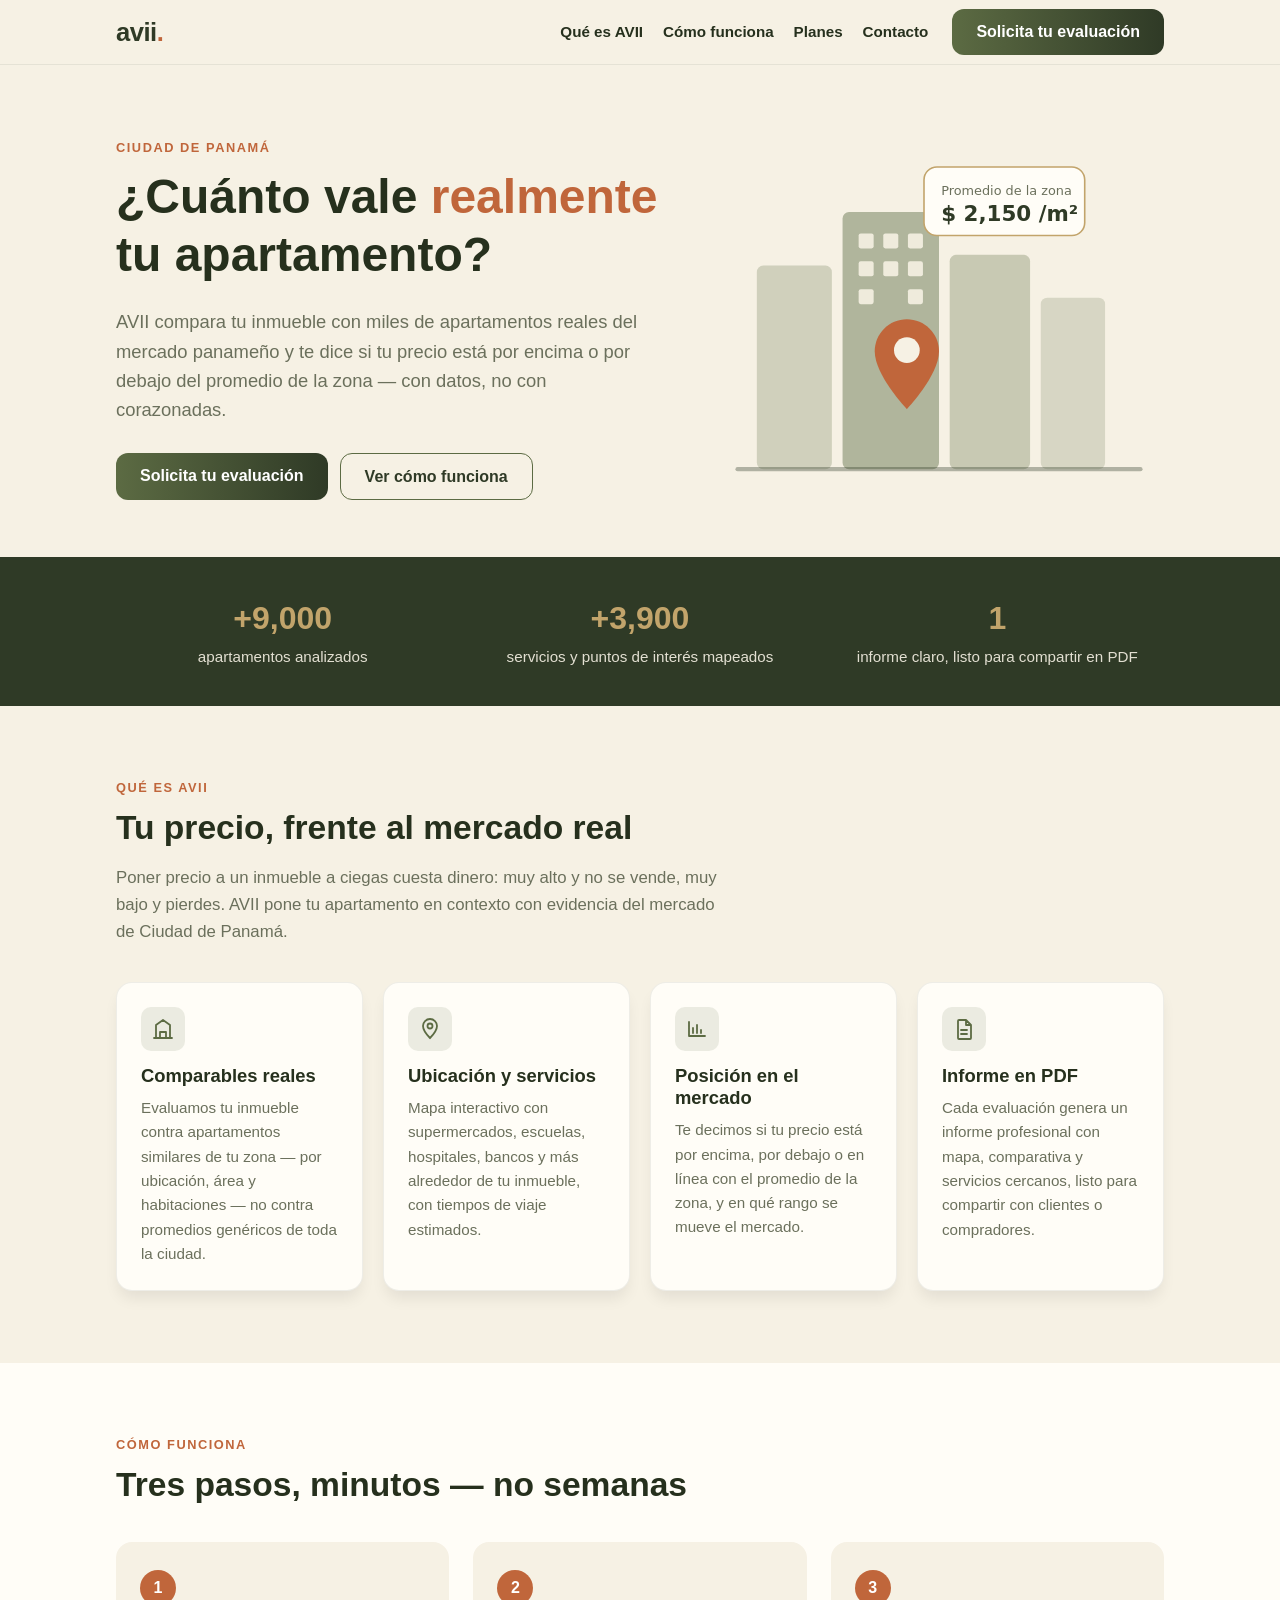
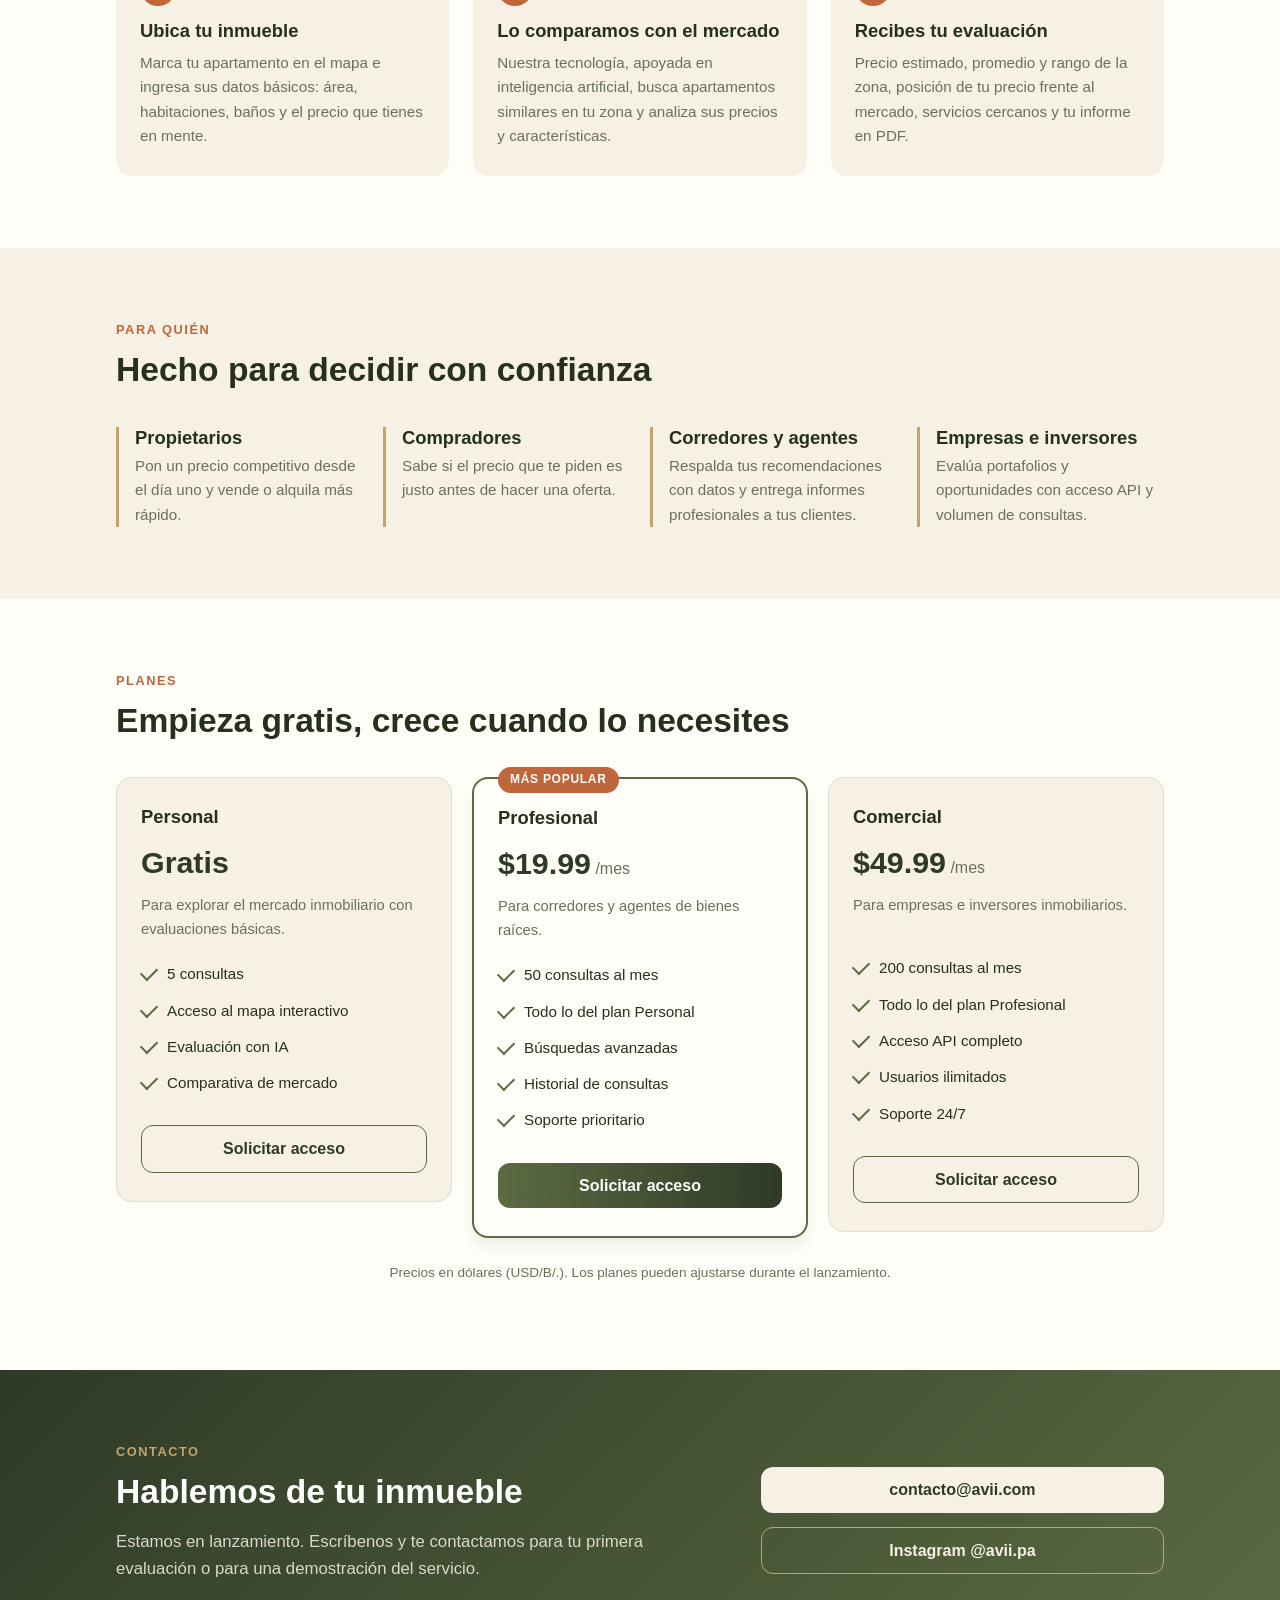
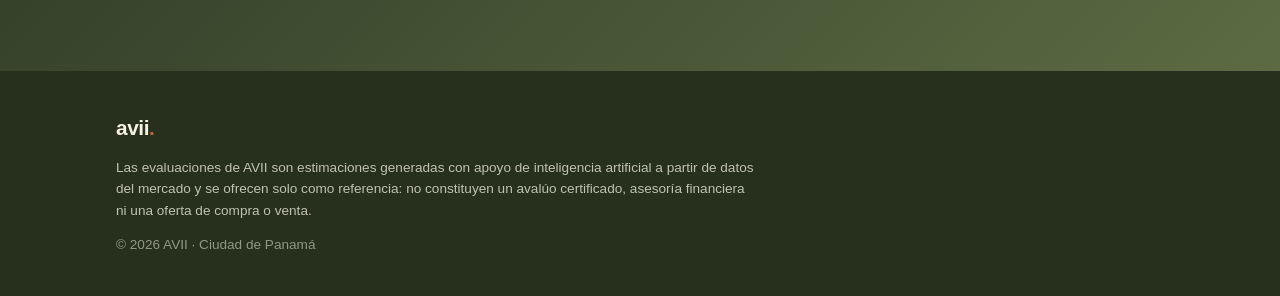
==== index.html @ 5be71489 "Sitio web público de AVII — landing para GitHub Pages Landing estática (HTML+CSS, sin build) con la " ====
<!doctype html>
<html lang="es">
<head>
  <meta charset="utf-8" />
  <meta name="viewport" content="width=device-width, initial-scale=1" />
  <title>AVII — Evaluación de precios inmobiliarios en Panamá</title>
  <meta name="description" content="AVII evalúa el precio de tu apartamento en Ciudad de Panamá comparándolo con miles de inmuebles reales del mercado. Descubre si tu precio está por encima o por debajo del promedio de la zona." />
  <meta name="theme-color" content="#2F3A26" />
  <meta property="og:title" content="AVII — ¿Cuánto vale realmente tu apartamento?" />
  <meta property="og:description" content="Evaluación de precios inmobiliarios en Ciudad de Panamá, respaldada por miles de comparables reales del mercado." />
  <meta property="og:type" content="website" />
  <link rel="icon" type="image/svg+xml" href="assets/favicon.svg" />
  <link rel="stylesheet" href="styles.css" />
</head>
<body>

  <header class="site-header">
    <div class="container header-inner">
      <a href="#inicio" class="wordmark" aria-label="AVII, inicio">avii<span class="wordmark-dot">.</span></a>
      <nav class="site-nav" id="siteNav" aria-label="Navegación principal">
        <a href="#que-es">Qué es AVII</a>
        <a href="#como-funciona">Cómo funciona</a>
        <a href="#planes">Planes</a>
        <a href="#contacto">Contacto</a>
      </nav>
      <a href="#contacto" class="btn btn-primary btn-header">Solicita tu evaluación</a>
      <button class="nav-toggle" id="navToggle" aria-label="Abrir menú" aria-expanded="false">
        <span></span><span></span><span></span>
      </button>
    </div>
  </header>

  <main id="inicio">

    <!-- ============ HERO ============ -->
    <section class="hero">
      <div class="container hero-inner">
        <div class="hero-copy">
          <p class="eyebrow">Ciudad de Panamá</p>
          <h1>¿Cuánto vale <em>realmente</em> tu apartamento?</h1>
          <p class="lead">
            AVII compara tu inmueble con miles de apartamentos reales del mercado panameño
            y te dice si tu precio está por encima o por debajo del promedio de la zona —
            con datos, no con corazonadas.
          </p>
          <div class="hero-actions">
            <a href="#contacto" class="btn btn-primary">Solicita tu evaluación</a>
            <a href="#como-funciona" class="btn btn-ghost">Ver cómo funciona</a>
          </div>
        </div>
        <div class="hero-visual" aria-hidden="true">
          <svg viewBox="0 0 420 340" role="img" aria-label="">
            <!-- skyline -->
            <rect x="40" y="120" width="70" height="190" rx="6" fill="#5C6B43" opacity="0.25"/>
            <rect x="120" y="70" width="90" height="240" rx="6" fill="#5C6B43" opacity="0.45"/>
            <rect x="220" y="110" width="75" height="200" rx="6" fill="#5C6B43" opacity="0.3"/>
            <rect x="305" y="150" width="60" height="160" rx="6" fill="#5C6B43" opacity="0.2"/>
            <!-- windows -->
            <g fill="#F6F1E4" opacity="0.9">
              <rect x="135" y="90" width="14" height="14" rx="2"/><rect x="158" y="90" width="14" height="14" rx="2"/><rect x="181" y="90" width="14" height="14" rx="2"/>
              <rect x="135" y="116" width="14" height="14" rx="2"/><rect x="158" y="116" width="14" height="14" rx="2"/><rect x="181" y="116" width="14" height="14" rx="2"/>
              <rect x="135" y="142" width="14" height="14" rx="2"/><rect x="181" y="142" width="14" height="14" rx="2"/>
            </g>
            <!-- ground -->
            <rect x="20" y="308" width="380" height="4" rx="2" fill="#2F3A26" opacity="0.35"/>
            <!-- price tag card -->
            <g transform="translate(196 28)">
              <rect x="0" y="0" width="150" height="64" rx="12" fill="#FFFDF7" stroke="#C2A46B" stroke-width="1.5"/>
              <text x="16" y="26" font-family="system-ui, sans-serif" font-size="12" fill="#6B705C">Promedio de la zona</text>
              <text x="16" y="50" font-family="system-ui, sans-serif" font-size="20" font-weight="700" fill="#2F3A26">$ 2,150 /m²</text>
            </g>
            <!-- map pin -->
            <g transform="translate(150 170)">
              <path d="M30 0C13.4 0 0 13.4 0 30c0 22.5 30 54 30 54s30-31.5 30-54C60 13.4 46.6 0 30 0z" fill="#C0663B"/>
              <circle cx="30" cy="29" r="12" fill="#F6F1E4"/>
            </g>
          </svg>
        </div>
      </div>
    </section>

    <!-- ============ STATS ============ -->
    <section class="stats">
      <div class="container stats-inner">
        <div class="stat">
          <span class="stat-number">+9,000</span>
          <span class="stat-label">apartamentos analizados</span>
        </div>
        <div class="stat">
          <span class="stat-number">+3,900</span>
          <span class="stat-label">servicios y puntos de interés mapeados</span>
        </div>
        <div class="stat">
          <span class="stat-number">1</span>
          <span class="stat-label">informe claro, listo para compartir en PDF</span>
        </div>
      </div>
    </section>

    <!-- ============ QUÉ ES ============ -->
    <section class="section" id="que-es">
      <div class="container">
        <p class="eyebrow">Qué es AVII</p>
        <h2>Tu precio, frente al mercado real</h2>
        <p class="section-lead">
          Poner precio a un inmueble a ciegas cuesta dinero: muy alto y no se vende,
          muy bajo y pierdes. AVII pone tu apartamento en contexto con evidencia del
          mercado de Ciudad de Panamá.
        </p>
        <div class="cards">
          <article class="card">
            <div class="card-icon" aria-hidden="true">
              <svg viewBox="0 0 24 24"><path d="M3 21h18M5 21V8l7-5 7 5v13M9 21v-6h6v6" fill="none" stroke="currentColor" stroke-width="1.8" stroke-linecap="round" stroke-linejoin="round"/></svg>
            </div>
            <h3>Comparables reales</h3>
            <p>Evaluamos tu inmueble contra apartamentos similares de tu zona — por ubicación, área y habitaciones — no contra promedios genéricos de toda la ciudad.</p>
          </article>
          <article class="card">
            <div class="card-icon" aria-hidden="true">
              <svg viewBox="0 0 24 24"><path d="M12 21s-7-7.1-7-12a7 7 0 0 1 14 0c0 4.9-7 12-7 12z" fill="none" stroke="currentColor" stroke-width="1.8"/><circle cx="12" cy="9" r="2.5" fill="none" stroke="currentColor" stroke-width="1.8"/></svg>
            </div>
            <h3>Ubicación y servicios</h3>
            <p>Mapa interactivo con supermercados, escuelas, hospitales, bancos y más alrededor de tu inmueble, con tiempos de viaje estimados.</p>
          </article>
          <article class="card">
            <div class="card-icon" aria-hidden="true">
              <svg viewBox="0 0 24 24"><path d="M4 19V5m0 14h16M8 16v-5m4 5V8m4 8v-3" fill="none" stroke="currentColor" stroke-width="1.8" stroke-linecap="round"/></svg>
            </div>
            <h3>Posición en el mercado</h3>
            <p>Te decimos si tu precio está por encima, por debajo o en línea con el promedio de la zona, y en qué rango se mueve el mercado.</p>
          </article>
          <article class="card">
            <div class="card-icon" aria-hidden="true">
              <svg viewBox="0 0 24 24"><path d="M7 3h7l5 5v13a1 1 0 0 1-1 1H7a1 1 0 0 1-1-1V4a1 1 0 0 1 1-1zm7 0v5h5M9 13h6M9 17h6" fill="none" stroke="currentColor" stroke-width="1.8" stroke-linecap="round" stroke-linejoin="round"/></svg>
            </div>
            <h3>Informe en PDF</h3>
            <p>Cada evaluación genera un informe profesional con mapa, comparativa y servicios cercanos, listo para compartir con clientes o compradores.</p>
          </article>
        </div>
      </div>
    </section>

    <!-- ============ CÓMO FUNCIONA ============ -->
    <section class="section section-alt" id="como-funciona">
      <div class="container">
        <p class="eyebrow">Cómo funciona</p>
        <h2>Tres pasos, minutos — no semanas</h2>
        <ol class="steps">
          <li class="step">
            <span class="step-number">1</span>
            <h3>Ubica tu inmueble</h3>
            <p>Marca tu apartamento en el mapa e ingresa sus datos básicos: área, habitaciones, baños y el precio que tienes en mente.</p>
          </li>
          <li class="step">
            <span class="step-number">2</span>
            <h3>Lo comparamos con el mercado</h3>
            <p>Nuestra tecnología, apoyada en inteligencia artificial, busca apartamentos similares en tu zona y analiza sus precios y características.</p>
          </li>
          <li class="step">
            <span class="step-number">3</span>
            <h3>Recibes tu evaluación</h3>
            <p>Precio estimado, promedio y rango de la zona, posición de tu precio frente al mercado, servicios cercanos y tu informe en PDF.</p>
          </li>
        </ol>
      </div>
    </section>

    <!-- ============ PARA QUIÉN ============ -->
    <section class="section" id="para-quien">
      <div class="container">
        <p class="eyebrow">Para quién</p>
        <h2>Hecho para decidir con confianza</h2>
        <div class="audience">
          <div class="audience-item">
            <h3>Propietarios</h3>
            <p>Pon un precio competitivo desde el día uno y vende o alquila más rápido.</p>
          </div>
          <div class="audience-item">
            <h3>Compradores</h3>
            <p>Sabe si el precio que te piden es justo antes de hacer una oferta.</p>
          </div>
          <div class="audience-item">
            <h3>Corredores y agentes</h3>
            <p>Respalda tus recomendaciones con datos y entrega informes profesionales a tus clientes.</p>
          </div>
          <div class="audience-item">
            <h3>Empresas e inversores</h3>
            <p>Evalúa portafolios y oportunidades con acceso API y volumen de consultas.</p>
          </div>
        </div>
      </div>
    </section>

    <!-- ============ PLANES ============ -->
    <section class="section section-alt" id="planes">
      <div class="container">
        <p class="eyebrow">Planes</p>
        <h2>Empieza gratis, crece cuando lo necesites</h2>
        <div class="plans">
          <article class="plan">
            <h3>Personal</h3>
            <p class="plan-price"><span class="plan-amount">Gratis</span></p>
            <p class="plan-desc">Para explorar el mercado inmobiliario con evaluaciones básicas.</p>
            <ul>
              <li>5 consultas</li>
              <li>Acceso al mapa interactivo</li>
              <li>Evaluación con IA</li>
              <li>Comparativa de mercado</li>
            </ul>
            <a href="#contacto" class="btn btn-ghost btn-block">Solicitar acceso</a>
          </article>
          <article class="plan plan-featured">
            <p class="plan-badge">Más popular</p>
            <h3>Profesional</h3>
            <p class="plan-price"><span class="plan-amount">$19.99</span> /mes</p>
            <p class="plan-desc">Para corredores y agentes de bienes raíces.</p>
            <ul>
              <li>50 consultas al mes</li>
              <li>Todo lo del plan Personal</li>
              <li>Búsquedas avanzadas</li>
              <li>Historial de consultas</li>
              <li>Soporte prioritario</li>
            </ul>
            <a href="#contacto" class="btn btn-primary btn-block">Solicitar acceso</a>
          </article>
          <article class="plan">
            <h3>Comercial</h3>
            <p class="plan-price"><span class="plan-amount">$49.99</span> /mes</p>
            <p class="plan-desc">Para empresas e inversores inmobiliarios.</p>
            <ul>
              <li>200 consultas al mes</li>
              <li>Todo lo del plan Profesional</li>
              <li>Acceso API completo</li>
              <li>Usuarios ilimitados</li>
              <li>Soporte 24/7</li>
            </ul>
            <a href="#contacto" class="btn btn-ghost btn-block">Solicitar acceso</a>
          </article>
        </div>
        <p class="plans-note">Precios en dólares (USD/B/.). Los planes pueden ajustarse durante el lanzamiento.</p>
      </div>
    </section>

    <!-- ============ CONTACTO ============ -->
    <section class="section contact" id="contacto">
      <div class="container contact-inner">
        <div>
          <p class="eyebrow eyebrow-light">Contacto</p>
          <h2>Hablemos de tu inmueble</h2>
          <p class="section-lead contact-lead">
            Estamos en lanzamiento. Escríbenos y te contactamos para tu primera
            evaluación o para una demostración del servicio.
          </p>
        </div>
        <div class="contact-actions">
          <a class="btn btn-light" href="mailto:contacto@avii.com?subject=Quiero%20una%20evaluaci%C3%B3n%20con%20AVII">
            contacto@avii.com
          </a>
          <a class="btn btn-ghost-light" href="https://www.instagram.com/avii.pa" target="_blank" rel="noopener">
            Instagram @avii.pa
          </a>
        </div>
      </div>
    </section>

  </main>

  <footer class="site-footer">
    <div class="container footer-inner">
      <p class="wordmark wordmark-footer">avii<span class="wordmark-dot">.</span></p>
      <p class="footer-legal">
        Las evaluaciones de AVII son estimaciones generadas con apoyo de inteligencia artificial
        a partir de datos del mercado y se ofrecen solo como referencia: no constituyen un avalúo
        certificado, asesoría financiera ni una oferta de compra o venta.
      </p>
      <p class="footer-copy">© <span id="year">2026</span> AVII · Ciudad de Panamá</p>
    </div>
  </footer>

  <script>
    document.getElementById('year').textContent = new Date().getFullYear();
    const toggle = document.getElementById('navToggle');
    const nav = document.getElementById('siteNav');
    toggle.addEventListener('click', () => {
      const open = nav.classList.toggle('open');
      toggle.setAttribute('aria-expanded', open ? 'true' : 'false');
    });
    nav.addEventListener('click', (e) => {
      if (e.target.tagName === 'A') {
        nav.classList.remove('open');
        toggle.setAttribute('aria-expanded', 'false');
      }
    });
  </script>
</body>
</html>
---- styles.css ----
/* ─────────────────────────────────────────────
   AVII — sitio público
   Paleta de marca (la misma del Instagram @avii.pa
   y de avii_front-main/src/theme.ts)
   ───────────────────────────────────────────── */
:root {
  --verde-profundo: #2F3A26;
  --oliva: #5C6B43;
  --oliva-claro: #7A8B5A;
  --crema: #F6F1E4;
  --crema-papel: #FFFDF7;
  --terracota: #C0663B;
  --terracota-oscuro: #9E4E28;
  --dorado: #C2A46B;
  --tinta: #26301D;
  --gris-verdoso: #6B705C;

  --radius: 16px;
  --radius-sm: 12px;
  --shadow: 0 10px 15px -3px rgb(0 0 0 / 0.08);
  --font: -apple-system, BlinkMacSystemFont, "Segoe UI", Roboto,
          "Helvetica Neue", Arial, sans-serif;
}

* { box-sizing: border-box; }

html { scroll-behavior: smooth; }

body {
  margin: 0;
  font-family: var(--font);
  color: var(--tinta);
  background: var(--crema);
  line-height: 1.6;
  -webkit-font-smoothing: antialiased;
}

.container {
  max-width: 1080px;
  margin: 0 auto;
  padding: 0 16px;
}

h1, h2, h3 { line-height: 1.2; margin: 0 0 0.5em; }
h1 { font-size: clamp(2rem, 5vw, 3rem); font-weight: 700; }
h2 { font-size: clamp(1.5rem, 3.5vw, 2.1rem); font-weight: 700; }
h3 { font-size: 1.15rem; font-weight: 700; }
p  { margin: 0 0 1em; }

h1 em {
  font-style: normal;
  color: var(--terracota);
}

.eyebrow {
  text-transform: uppercase;
  letter-spacing: 0.12em;
  font-size: 0.8rem;
  font-weight: 700;
  color: var(--terracota);
  margin-bottom: 0.75em;
}
.eyebrow-light { color: var(--dorado); }

.section-lead {
  max-width: 620px;
  color: var(--gris-verdoso);
  font-size: 1.05rem;
}

/* ── Botones ── */
.btn {
  display: inline-block;
  padding: 10px 24px;
  border-radius: var(--radius-sm);
  font-weight: 600;
  font-size: 1rem;
  text-decoration: none;
  text-align: center;
  transition: box-shadow 0.15s ease, background 0.15s ease, transform 0.1s ease;
}
.btn:hover { box-shadow: 0 4px 6px -1px rgb(0 0 0 / 0.1); }
.btn:active { transform: translateY(1px); }

.btn-primary {
  background: linear-gradient(to right, var(--oliva), var(--verde-profundo));
  color: #fff;
}
.btn-primary:hover { background: var(--verde-profundo); }

.btn-ghost {
  color: var(--verde-profundo);
  border: 1.5px solid var(--oliva);
  background: transparent;
}
.btn-ghost:hover { background: rgb(92 107 67 / 0.08); }

.btn-light {
  background: var(--crema);
  color: var(--verde-profundo);
}
.btn-ghost-light {
  color: var(--crema);
  border: 1.5px solid var(--dorado);
}
.btn-ghost-light:hover { background: rgb(246 241 228 / 0.1); }

.btn-block { display: block; }

/* ── Header ── */
.site-header {
  position: sticky;
  top: 0;
  z-index: 50;
  background: rgb(246 241 228 / 0.92);
  backdrop-filter: blur(8px);
  border-bottom: 1px solid rgb(47 58 38 / 0.08);
}
.header-inner {
  display: flex;
  align-items: center;
  gap: 24px;
  min-height: 64px;
}
.wordmark {
  font-size: 1.6rem;
  font-weight: 800;
  letter-spacing: -0.02em;
  color: var(--verde-profundo);
  text-decoration: none;
}
.wordmark-dot { color: var(--terracota); }

.site-nav {
  display: flex;
  gap: 20px;
  margin-left: auto;
}
.site-nav a {
  color: var(--tinta);
  text-decoration: none;
  font-weight: 600;
  font-size: 0.95rem;
}
.site-nav a:hover { color: var(--terracota); }

.btn-header { white-space: nowrap; }

.nav-toggle {
  display: none;
  flex-direction: column;
  gap: 5px;
  background: none;
  border: none;
  padding: 8px;
  cursor: pointer;
}
.nav-toggle span {
  display: block;
  width: 22px;
  height: 2px;
  background: var(--verde-profundo);
  border-radius: 2px;
}

/* ── Hero ── */
.hero { padding: 72px 0 56px; }
.hero-inner {
  display: grid;
  grid-template-columns: 1.1fr 0.9fr;
  gap: 48px;
  align-items: center;
}
.lead {
  font-size: 1.15rem;
  color: var(--gris-verdoso);
  max-width: 540px;
}
.hero-actions {
  display: flex;
  flex-wrap: wrap;
  gap: 12px;
  margin-top: 28px;
}
.hero-visual svg { width: 100%; height: auto; display: block; }

/* ── Stats ── */
.stats {
  background: var(--verde-profundo);
  color: var(--crema);
  padding: 36px 0;
}
.stats-inner {
  display: grid;
  grid-template-columns: repeat(3, 1fr);
  gap: 24px;
  text-align: center;
}
.stat-number {
  display: block;
  font-size: 2rem;
  font-weight: 800;
  color: var(--dorado);
}
.stat-label { font-size: 0.95rem; opacity: 0.9; }

/* ── Secciones ── */
.section { padding: 72px 0; }
.section-alt { background: var(--crema-papel); }

/* ── Cards (qué es) ── */
.cards {
  display: grid;
  grid-template-columns: repeat(auto-fit, minmax(230px, 1fr));
  gap: 20px;
  margin-top: 36px;
}
.card {
  background: var(--crema-papel);
  border: 1px solid rgb(47 58 38 / 0.08);
  border-radius: var(--radius);
  box-shadow: var(--shadow);
  padding: 24px;
}
.section-alt .card { background: var(--crema); }
.card p { margin: 0; color: var(--gris-verdoso); font-size: 0.95rem; }
.card-icon {
  width: 44px;
  height: 44px;
  border-radius: 10px;
  background: rgb(92 107 67 / 0.12);
  color: var(--oliva);
  display: grid;
  place-items: center;
  margin-bottom: 14px;
}
.card-icon svg { width: 24px; height: 24px; }

/* ── Pasos ── */
.steps {
  list-style: none;
  padding: 0;
  margin: 36px 0 0;
  display: grid;
  grid-template-columns: repeat(3, 1fr);
  gap: 24px;
  counter-reset: paso;
}
.step {
  background: var(--crema);
  border-radius: var(--radius);
  padding: 28px 24px;
}
.step p { margin: 0; color: var(--gris-verdoso); font-size: 0.95rem; }
.step-number {
  display: inline-grid;
  place-items: center;
  width: 36px;
  height: 36px;
  border-radius: 50%;
  background: var(--terracota);
  color: #fff;
  font-weight: 800;
  margin-bottom: 14px;
}

/* ── Para quién ── */
.audience {
  display: grid;
  grid-template-columns: repeat(auto-fit, minmax(220px, 1fr));
  gap: 20px;
  margin-top: 36px;
}
.audience-item {
  border-left: 3px solid var(--dorado);
  padding-left: 16px;
}
.audience-item h3 { margin-bottom: 0.3em; }
.audience-item p { margin: 0; color: var(--gris-verdoso); font-size: 0.95rem; }

/* ── Planes ── */
.plans {
  display: grid;
  grid-template-columns: repeat(3, 1fr);
  gap: 20px;
  margin-top: 36px;
  align-items: start;
}
.plan {
  position: relative;
  background: var(--crema);
  border: 1px solid rgb(47 58 38 / 0.1);
  border-radius: var(--radius);
  padding: 28px 24px;
  display: flex;
  flex-direction: column;
}
.plan-featured {
  background: var(--crema-papel);
  border: 2px solid var(--oliva);
  box-shadow: var(--shadow);
}
.plan-badge {
  position: absolute;
  top: -12px;
  left: 24px;
  margin: 0;
  background: var(--terracota);
  color: #fff;
  font-size: 0.75rem;
  font-weight: 700;
  letter-spacing: 0.06em;
  text-transform: uppercase;
  padding: 3px 12px;
  border-radius: 999px;
}
.plan-price { margin: 0 0 0.5em; color: var(--gris-verdoso); }
.plan-amount {
  font-size: 1.9rem;
  font-weight: 800;
  color: var(--verde-profundo);
}
.plan-desc { color: var(--gris-verdoso); font-size: 0.92rem; min-height: 2.8em; }
.plan ul {
  list-style: none;
  padding: 0;
  margin: 0 0 24px;
  flex: 1;
}
.plan li {
  padding: 6px 0 6px 26px;
  position: relative;
  font-size: 0.95rem;
}
.plan li::before {
  content: "";
  position: absolute;
  left: 0;
  top: 11px;
  width: 14px;
  height: 8px;
  border-left: 2.5px solid var(--oliva);
  border-bottom: 2.5px solid var(--oliva);
  transform: rotate(-45deg);
}
.plans-note {
  margin-top: 24px;
  font-size: 0.85rem;
  color: var(--gris-verdoso);
  text-align: center;
}

/* ── Contacto ── */
.contact {
  background: linear-gradient(135deg, var(--verde-profundo), var(--oliva));
  color: var(--crema);
}
.contact h2 { color: #fff; }
.contact-lead { color: rgb(246 241 228 / 0.85); }
.contact-inner {
  display: grid;
  grid-template-columns: 1.2fr 0.8fr;
  gap: 40px;
  align-items: center;
}
.contact-actions {
  display: flex;
  flex-direction: column;
  gap: 14px;
}

/* ── Footer ── */
.site-footer {
  background: var(--tinta);
  color: rgb(246 241 228 / 0.75);
  padding: 40px 0;
  font-size: 0.85rem;
}
.footer-inner { display: grid; gap: 12px; }
.wordmark-footer { color: var(--crema); margin: 0; font-size: 1.3rem; }
.footer-legal { max-width: 640px; margin: 0; }
.footer-copy { margin: 0; opacity: 0.7; }

/* ── Responsive ── */
@media (max-width: 800px) {
  .hero { padding: 48px 0 40px; }
  .hero-inner { grid-template-columns: 1fr; gap: 32px; }
  .hero-visual { max-width: 420px; margin: 0 auto; }
  .stats-inner { grid-template-columns: 1fr; gap: 16px; }
  .steps { grid-template-columns: 1fr; }
  .plans { grid-template-columns: 1fr; }
  .contact-inner { grid-template-columns: 1fr; }

  .btn-header { display: none; }
  .nav-toggle { display: flex; margin-left: auto; }
  .site-nav {
    display: none;
    position: absolute;
    top: 64px;
    left: 0;
    right: 0;
    flex-direction: column;
    gap: 0;
    background: var(--crema-papel);
    border-bottom: 1px solid rgb(47 58 38 / 0.1);
    padding: 8px 0;
  }
  .site-nav.open { display: flex; }
  .site-nav a { padding: 12px 20px; }
}
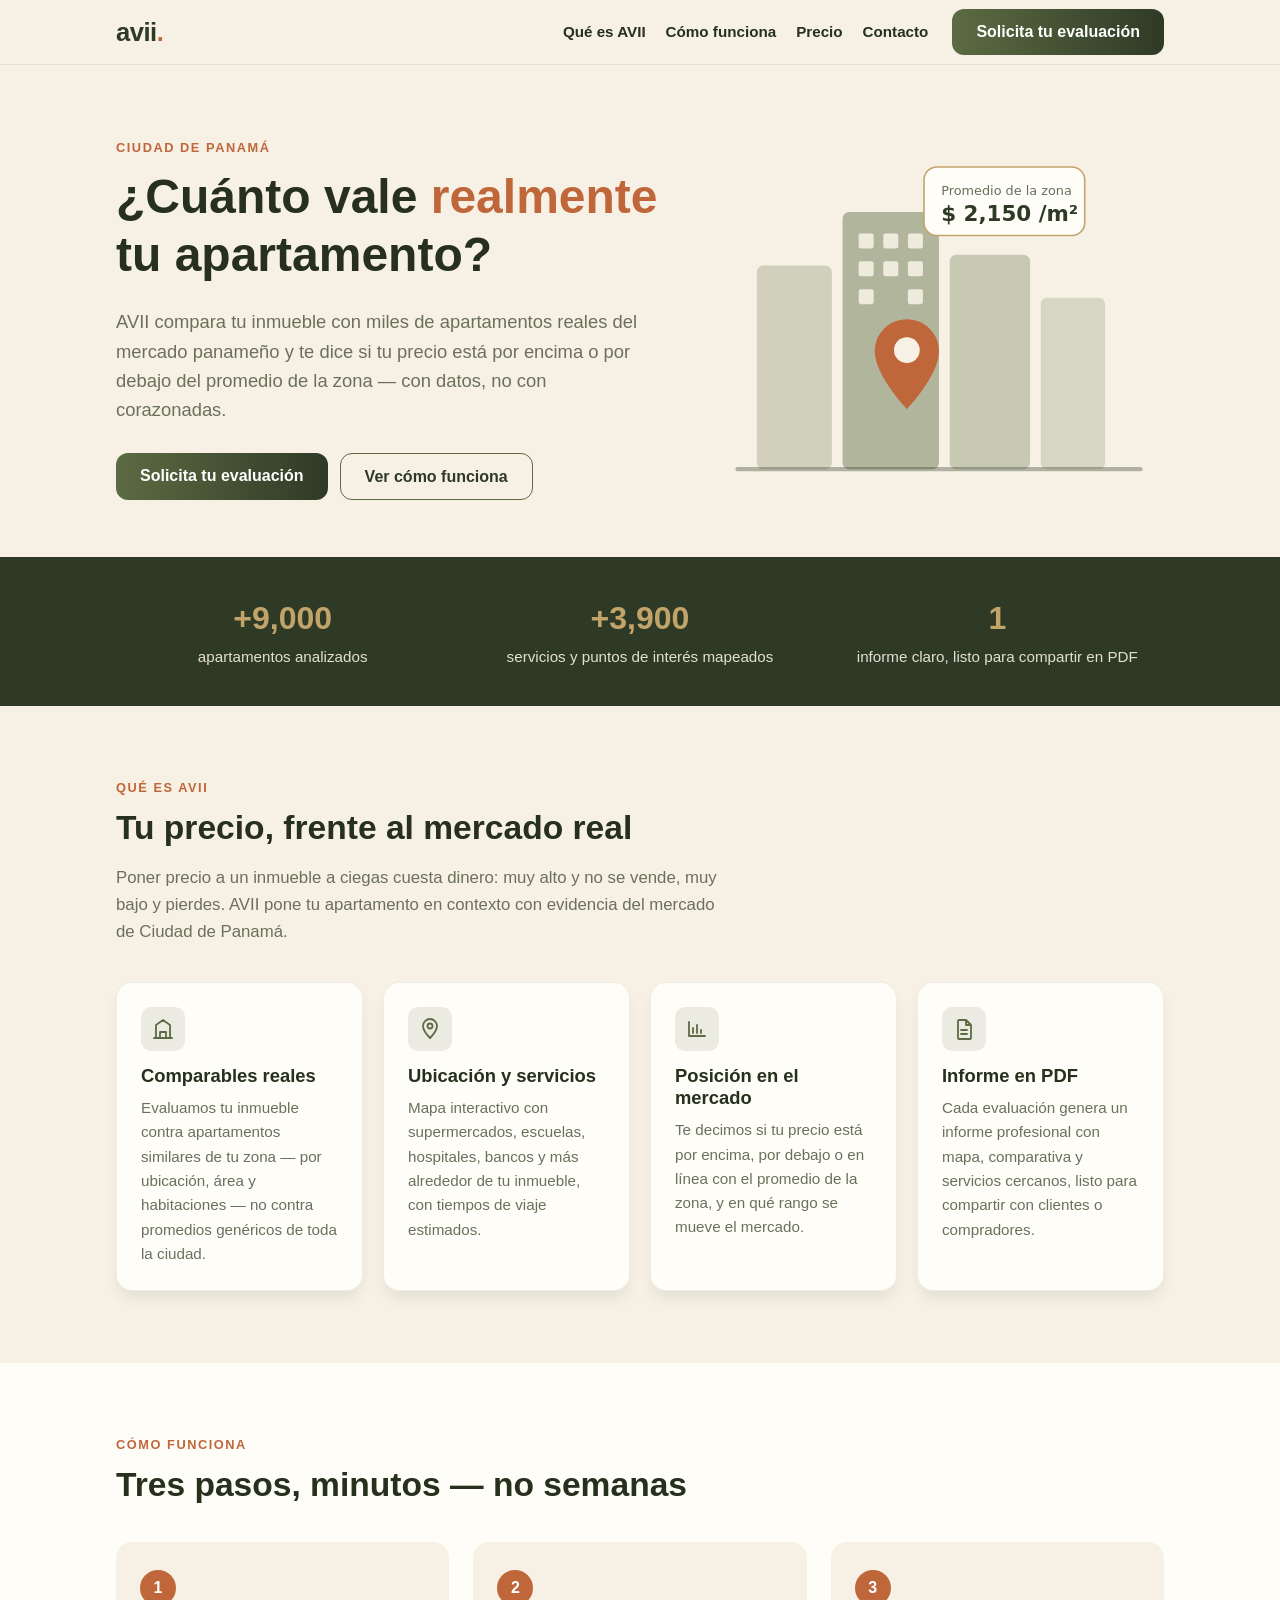
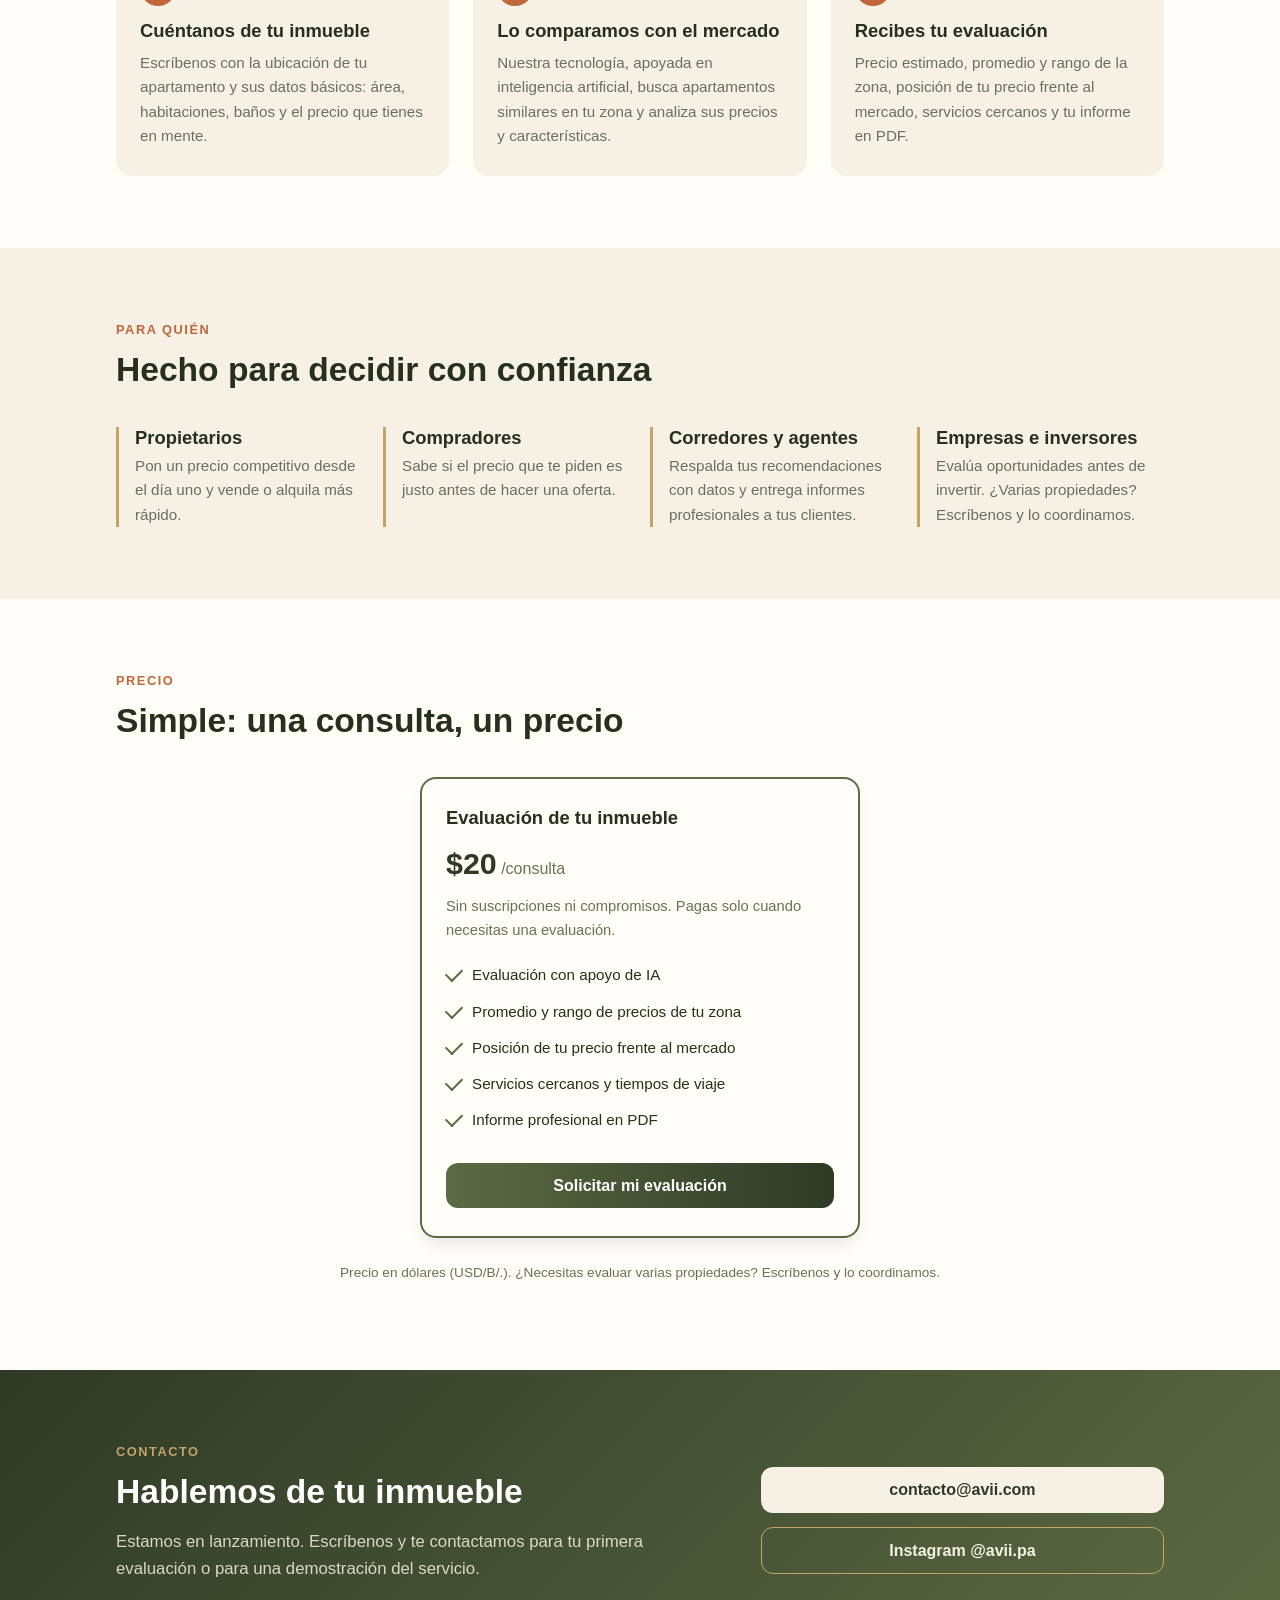
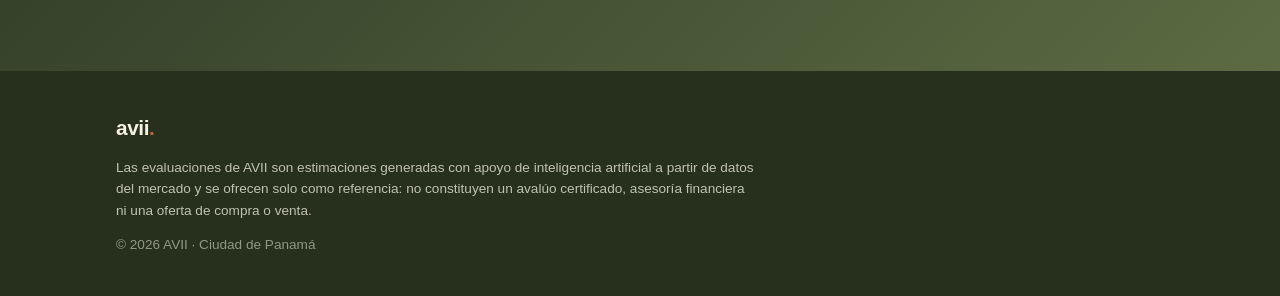
==== commit b4778688: "Precio único de $20 por consulta en lugar de planes La app no se ofrece al público por ahora: el sit" ====
--- a/index.html
+++ b/index.html
@@ -20,7 +20,7 @@
       <nav class="site-nav" id="siteNav" aria-label="Navegación principal">
         <a href="#que-es">Qué es AVII</a>
         <a href="#como-funciona">Cómo funciona</a>
-        <a href="#planes">Planes</a>
+        <a href="#precio">Precio</a>
         <a href="#contacto">Contacto</a>
       </nav>
       <a href="#contacto" class="btn btn-primary btn-header">Solicita tu evaluación</a>
@@ -148,8 +148,8 @@
         <ol class="steps">
           <li class="step">
             <span class="step-number">1</span>
-            <h3>Ubica tu inmueble</h3>
-            <p>Marca tu apartamento en el mapa e ingresa sus datos básicos: área, habitaciones, baños y el precio que tienes en mente.</p>
+            <h3>Cuéntanos de tu inmueble</h3>
+            <p>Escríbenos con la ubicación de tu apartamento y sus datos básicos: área, habitaciones, baños y el precio que tienes en mente.</p>
           </li>
           <li class="step">
             <span class="step-number">2</span>
@@ -185,59 +185,33 @@
           </div>
           <div class="audience-item">
             <h3>Empresas e inversores</h3>
-            <p>Evalúa portafolios y oportunidades con acceso API y volumen de consultas.</p>
-          </div>
-        </div>
-      </div>
-    </section>
-
-    <!-- ============ PLANES ============ -->
-    <section class="section section-alt" id="planes">
-      <div class="container">
-        <p class="eyebrow">Planes</p>
-        <h2>Empieza gratis, crece cuando lo necesites</h2>
-        <div class="plans">
-          <article class="plan">
-            <h3>Personal</h3>
-            <p class="plan-price"><span class="plan-amount">Gratis</span></p>
-            <p class="plan-desc">Para explorar el mercado inmobiliario con evaluaciones básicas.</p>
+            <p>Evalúa oportunidades antes de invertir. ¿Varias propiedades? Escríbenos y lo coordinamos.</p>
+          </div>
+        </div>
+      </div>
+    </section>
+
+    <!-- ============ PRECIO ============ -->
+    <section class="section section-alt" id="precio">
+      <div class="container">
+        <p class="eyebrow">Precio</p>
+        <h2>Simple: una consulta, un precio</h2>
+        <div class="plans plans-single">
+          <article class="plan plan-featured">
+            <h3>Evaluación de tu inmueble</h3>
+            <p class="plan-price"><span class="plan-amount">$20</span> /consulta</p>
+            <p class="plan-desc">Sin suscripciones ni compromisos. Pagas solo cuando necesitas una evaluación.</p>
             <ul>
-              <li>5 consultas</li>
-              <li>Acceso al mapa interactivo</li>
-              <li>Evaluación con IA</li>
-              <li>Comparativa de mercado</li>
+              <li>Evaluación con apoyo de IA</li>
+              <li>Promedio y rango de precios de tu zona</li>
+              <li>Posición de tu precio frente al mercado</li>
+              <li>Servicios cercanos y tiempos de viaje</li>
+              <li>Informe profesional en PDF</li>
             </ul>
-            <a href="#contacto" class="btn btn-ghost btn-block">Solicitar acceso</a>
-          </article>
-          <article class="plan plan-featured">
-            <p class="plan-badge">Más popular</p>
-            <h3>Profesional</h3>
-            <p class="plan-price"><span class="plan-amount">$19.99</span> /mes</p>
-            <p class="plan-desc">Para corredores y agentes de bienes raíces.</p>
-            <ul>
-              <li>50 consultas al mes</li>
-              <li>Todo lo del plan Personal</li>
-              <li>Búsquedas avanzadas</li>
-              <li>Historial de consultas</li>
-              <li>Soporte prioritario</li>
-            </ul>
-            <a href="#contacto" class="btn btn-primary btn-block">Solicitar acceso</a>
-          </article>
-          <article class="plan">
-            <h3>Comercial</h3>
-            <p class="plan-price"><span class="plan-amount">$49.99</span> /mes</p>
-            <p class="plan-desc">Para empresas e inversores inmobiliarios.</p>
-            <ul>
-              <li>200 consultas al mes</li>
-              <li>Todo lo del plan Profesional</li>
-              <li>Acceso API completo</li>
-              <li>Usuarios ilimitados</li>
-              <li>Soporte 24/7</li>
-            </ul>
-            <a href="#contacto" class="btn btn-ghost btn-block">Solicitar acceso</a>
-          </article>
-        </div>
-        <p class="plans-note">Precios en dólares (USD/B/.). Los planes pueden ajustarse durante el lanzamiento.</p>
+            <a href="#contacto" class="btn btn-primary btn-block">Solicitar mi evaluación</a>
+          </article>
+        </div>
+        <p class="plans-note">Precio en dólares (USD/B/.). ¿Necesitas evaluar varias propiedades? Escríbenos y lo coordinamos.</p>
       </div>
     </section>
 
--- a/styles.css
+++ b/styles.css
@@ -295,6 +295,12 @@
   display: flex;
   flex-direction: column;
 }
+.plans-single {
+  grid-template-columns: 1fr;
+  max-width: 440px;
+  margin-left: auto;
+  margin-right: auto;
+}
 .plan-featured {
   background: var(--crema-papel);
   border: 2px solid var(--oliva);
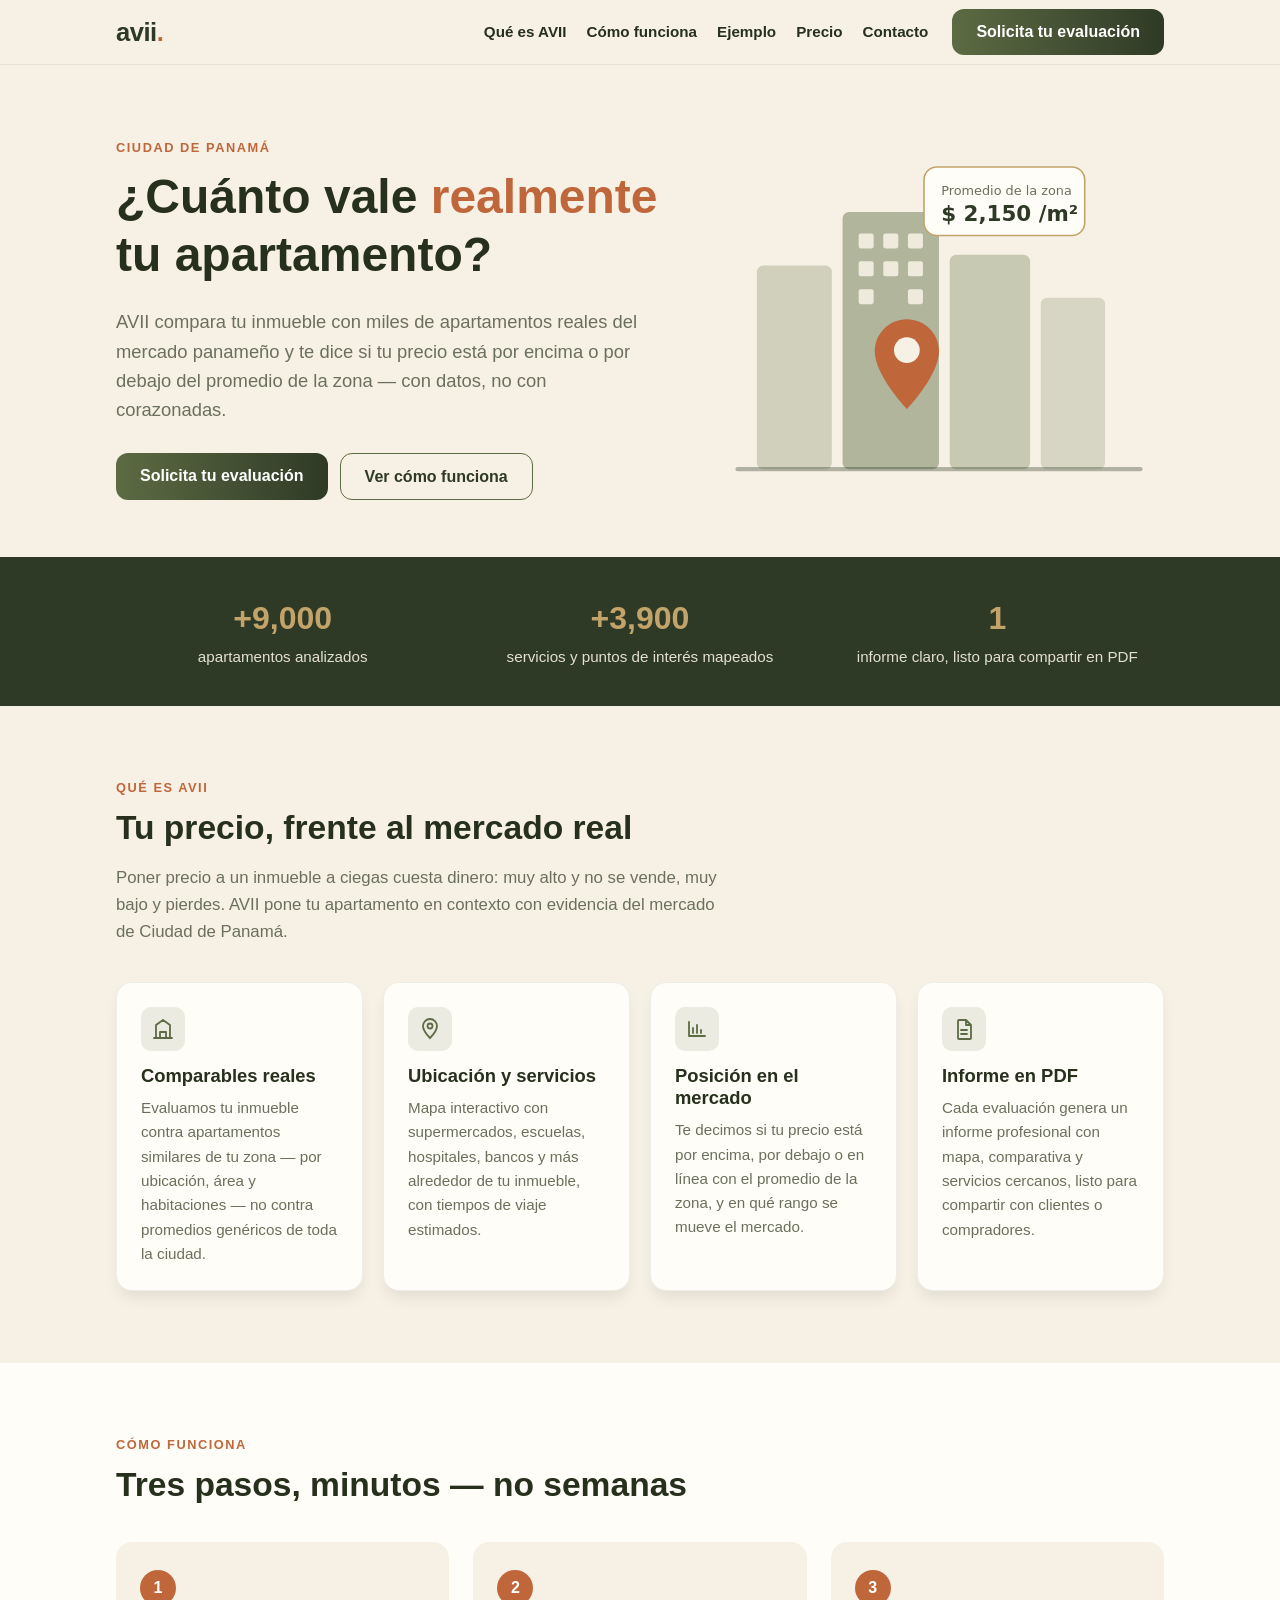
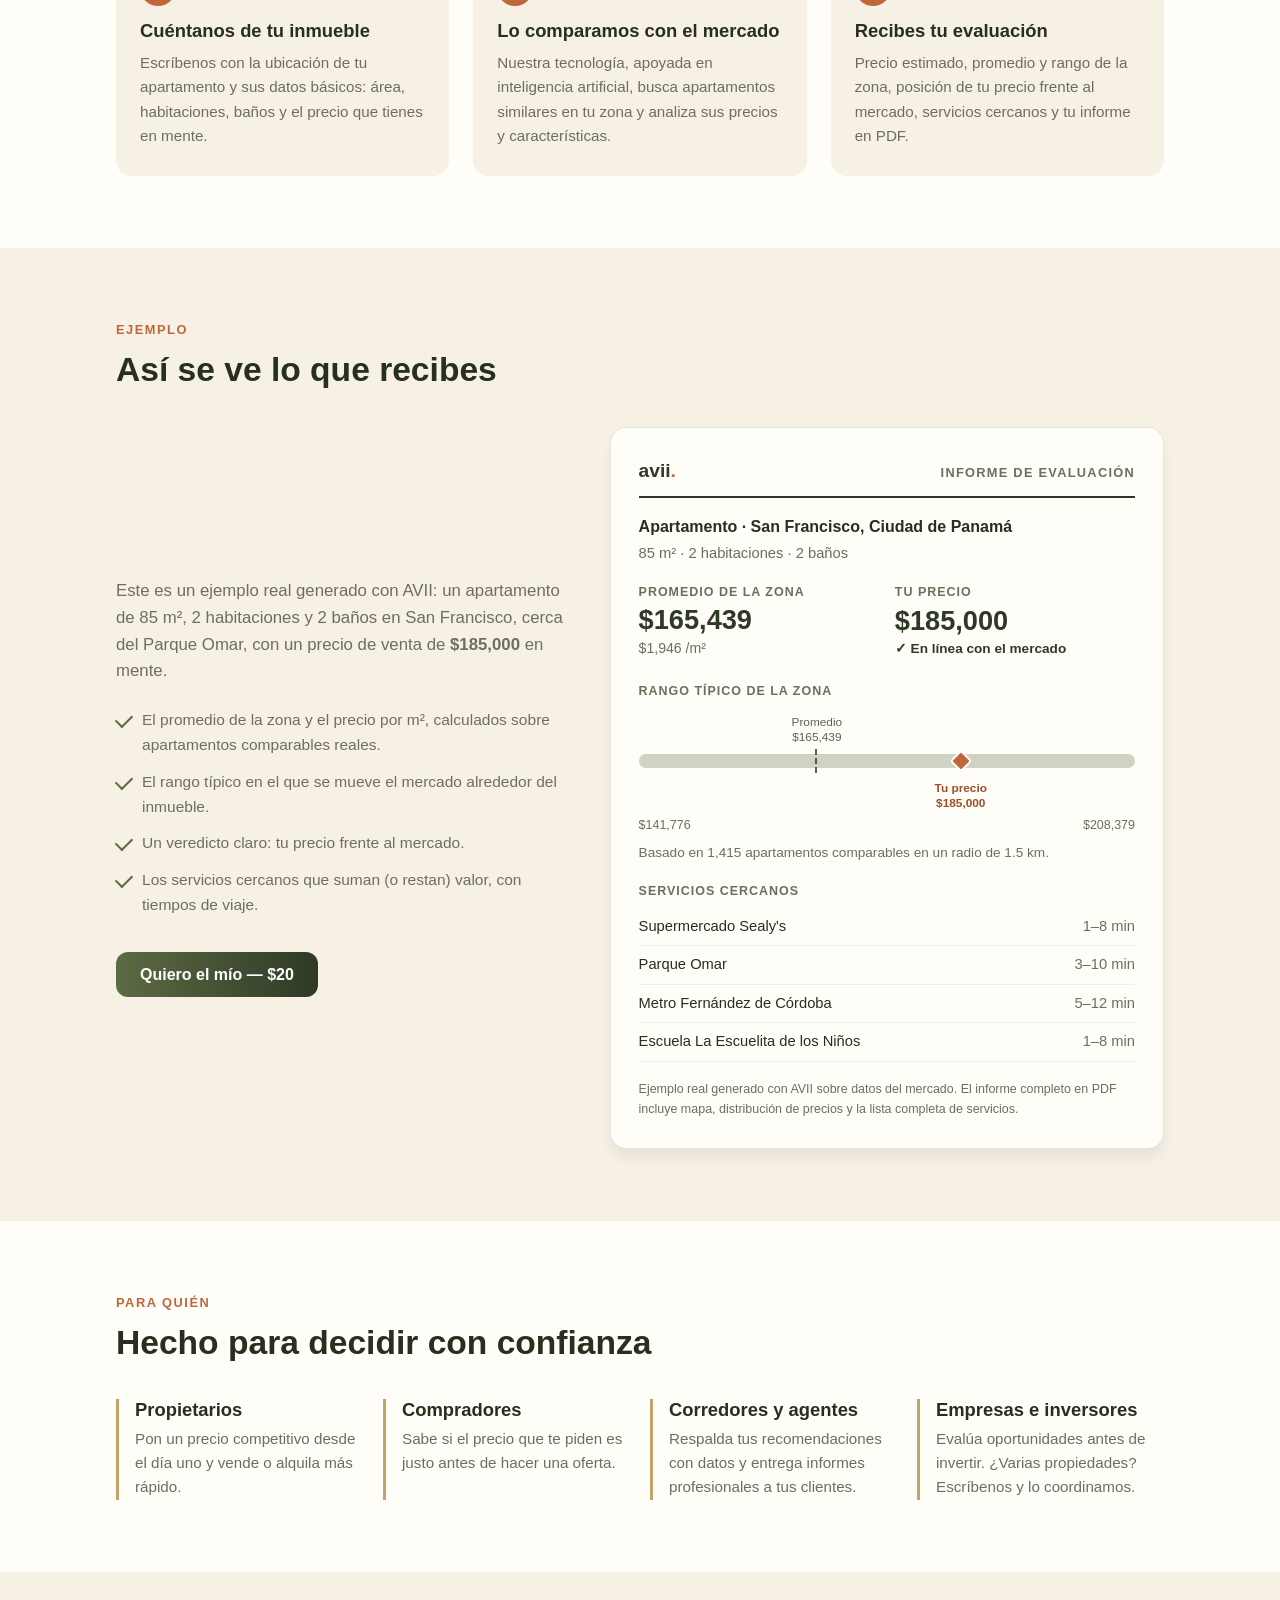
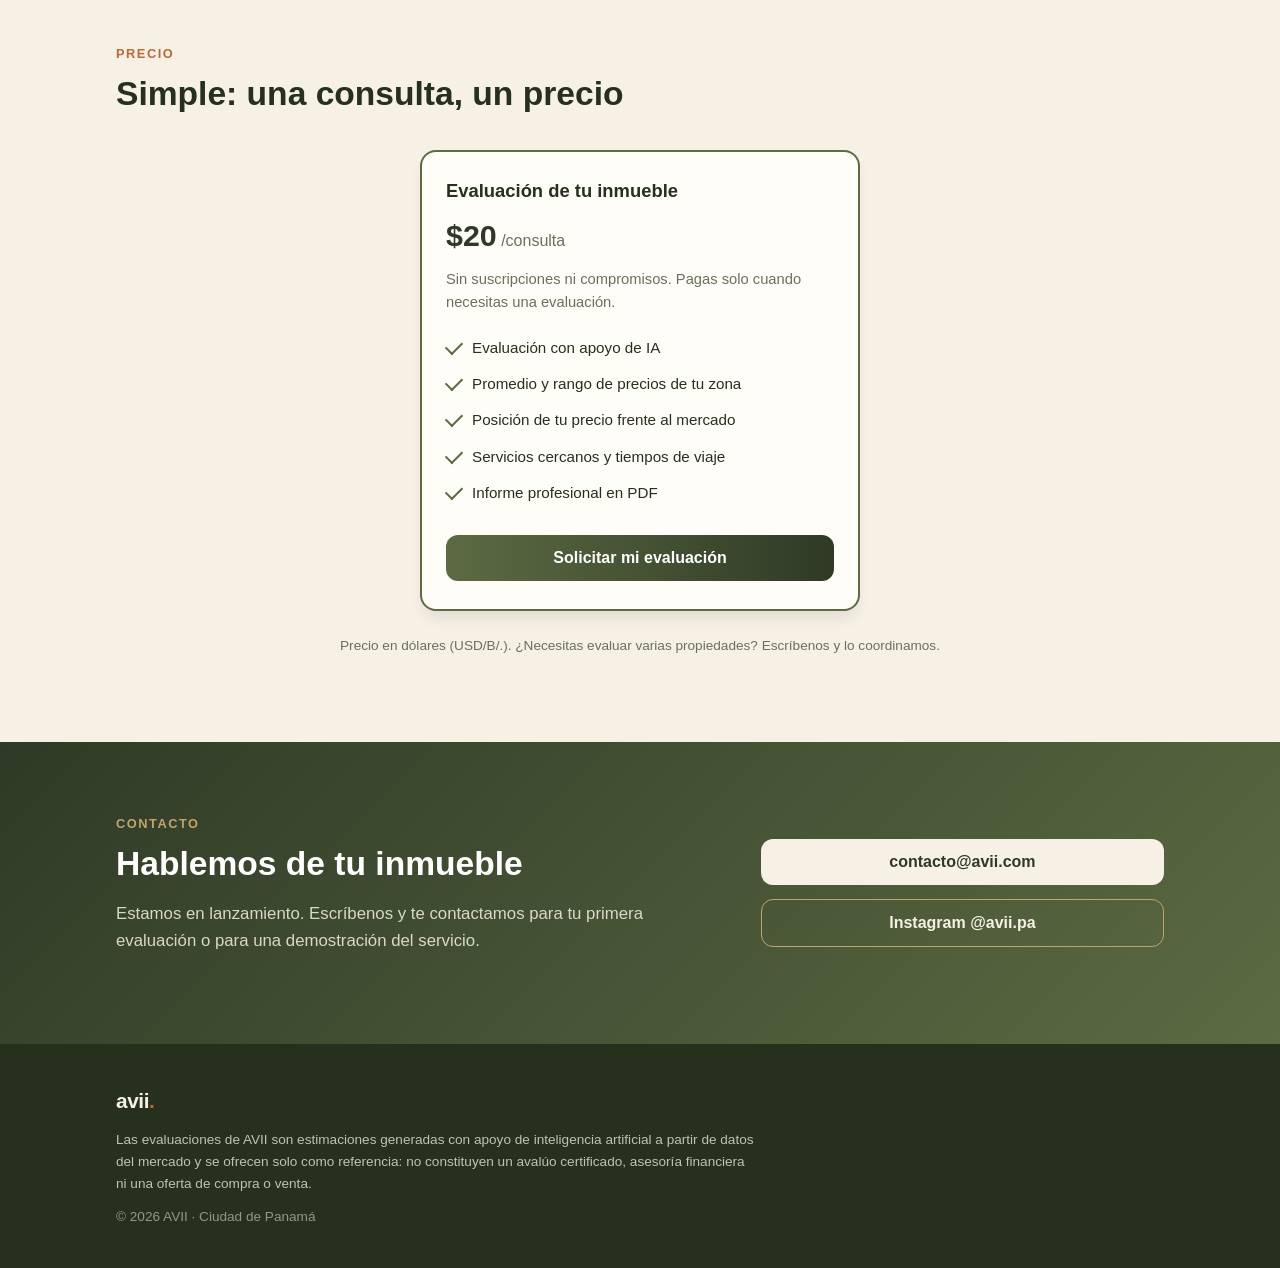
==== commit 0b5efb17: "Sección "Ejemplo": informe de muestra con datos reales Muestra lo que recibe el cliente por $20: una" ====
--- a/index.html
+++ b/index.html
@@ -20,6 +20,7 @@
       <nav class="site-nav" id="siteNav" aria-label="Navegación principal">
         <a href="#que-es">Qué es AVII</a>
         <a href="#como-funciona">Cómo funciona</a>
+        <a href="#ejemplo">Ejemplo</a>
         <a href="#precio">Precio</a>
         <a href="#contacto">Contacto</a>
       </nav>
@@ -165,8 +166,91 @@
       </div>
     </section>
 
+    <!-- ============ EJEMPLO ============ -->
+    <section class="section" id="ejemplo">
+      <div class="container">
+        <p class="eyebrow">Ejemplo</p>
+        <h2>Así se ve lo que recibes</h2>
+        <div class="sample">
+          <div class="sample-copy">
+            <p class="section-lead">
+              Este es un ejemplo real generado con AVII: un apartamento de 85 m²,
+              2 habitaciones y 2 baños en San Francisco, cerca del Parque Omar,
+              con un precio de venta de <strong>$185,000</strong> en mente.
+            </p>
+            <ul class="sample-points">
+              <li>El promedio de la zona y el precio por m², calculados sobre apartamentos comparables reales.</li>
+              <li>El rango típico en el que se mueve el mercado alrededor del inmueble.</li>
+              <li>Un veredicto claro: tu precio frente al mercado.</li>
+              <li>Los servicios cercanos que suman (o restan) valor, con tiempos de viaje.</li>
+            </ul>
+            <a href="#contacto" class="btn btn-primary">Quiero el mío — $20</a>
+          </div>
+
+          <article class="report-card" aria-label="Ejemplo de informe de evaluación">
+            <header class="report-head">
+              <span class="report-brand">avii<span class="wordmark-dot">.</span></span>
+              <span class="report-title">Informe de evaluación</span>
+            </header>
+
+            <p class="report-property">
+              Apartamento · San Francisco, Ciudad de Panamá<br>
+              <span class="report-specs">85 m² · 2 habitaciones · 2 baños</span>
+            </p>
+
+            <div class="report-numbers">
+              <div class="report-stat">
+                <span class="report-stat-label">Promedio de la zona</span>
+                <span class="report-stat-value">$165,439</span>
+                <span class="report-stat-sub">$1,946 /m²</span>
+              </div>
+              <div class="report-stat">
+                <span class="report-stat-label">Tu precio</span>
+                <span class="report-stat-value report-stat-user">$185,000</span>
+                <span class="report-verdict">✓ En línea con el mercado</span>
+              </div>
+            </div>
+
+            <div class="range" role="img" aria-label="Rango típico de la zona: de $141,776 a $208,379. El promedio es $165,439 y tu precio, $185,000, cae dentro del rango.">
+              <p class="range-title">Rango típico de la zona</p>
+              <div class="range-track">
+                <div class="range-band"></div>
+                <div class="range-ref" style="left: 35.5%" title="Promedio: $165,439">
+                  <span class="range-ref-label">Promedio<br>$165,439</span>
+                </div>
+                <div class="range-marker" style="left: 64.9%" title="Tu precio: $185,000">
+                  <span class="range-marker-label">Tu precio<br>$185,000</span>
+                </div>
+              </div>
+              <div class="range-ends">
+                <span>$141,776</span>
+                <span>$208,379</span>
+              </div>
+            </div>
+
+            <p class="report-basis">Basado en 1,415 apartamentos comparables en un radio de 1.5 km.</p>
+
+            <div class="report-services">
+              <p class="report-services-title">Servicios cercanos</p>
+              <ul>
+                <li><span>Supermercado Sealy's</span><span>1–8 min</span></li>
+                <li><span>Parque Omar</span><span>3–10 min</span></li>
+                <li><span>Metro Fernández de Córdoba</span><span>5–12 min</span></li>
+                <li><span>Escuela La Escuelita de los Niños</span><span>1–8 min</span></li>
+              </ul>
+            </div>
+
+            <p class="report-note">
+              Ejemplo real generado con AVII sobre datos del mercado. El informe completo
+              en PDF incluye mapa, distribución de precios y la lista completa de servicios.
+            </p>
+          </article>
+        </div>
+      </div>
+    </section>
+
     <!-- ============ PARA QUIÉN ============ -->
-    <section class="section" id="para-quien">
+    <section class="section section-alt" id="para-quien">
       <div class="container">
         <p class="eyebrow">Para quién</p>
         <h2>Hecho para decidir con confianza</h2>
@@ -192,7 +276,7 @@
     </section>
 
     <!-- ============ PRECIO ============ -->
-    <section class="section section-alt" id="precio">
+    <section class="section" id="precio">
       <div class="container">
         <p class="eyebrow">Precio</p>
         <h2>Simple: una consulta, un precio</h2>
--- a/styles.css
+++ b/styles.css
@@ -264,6 +264,205 @@
   margin-bottom: 14px;
 }
 
+/* ── Ejemplo (informe de muestra) ── */
+.sample {
+  display: grid;
+  grid-template-columns: 0.9fr 1.1fr;
+  gap: 40px;
+  align-items: center;
+  margin-top: 36px;
+}
+.sample-points {
+  list-style: none;
+  padding: 0;
+  margin: 0 0 28px;
+}
+.sample-points li {
+  position: relative;
+  padding: 6px 0 6px 26px;
+  color: var(--gris-verdoso);
+  font-size: 0.97rem;
+}
+.sample-points li::before {
+  content: "";
+  position: absolute;
+  left: 0;
+  top: 12px;
+  width: 14px;
+  height: 8px;
+  border-left: 2.5px solid var(--oliva);
+  border-bottom: 2.5px solid var(--oliva);
+  transform: rotate(-45deg);
+}
+
+.report-card {
+  background: var(--crema-papel);
+  border: 1px solid rgb(47 58 38 / 0.12);
+  border-radius: var(--radius);
+  box-shadow: var(--shadow);
+  padding: 28px;
+}
+.report-head {
+  display: flex;
+  align-items: baseline;
+  justify-content: space-between;
+  border-bottom: 2px solid var(--verde-profundo);
+  padding-bottom: 10px;
+  margin-bottom: 16px;
+}
+.report-brand {
+  font-weight: 800;
+  font-size: 1.2rem;
+  color: var(--verde-profundo);
+}
+.report-title {
+  font-size: 0.8rem;
+  text-transform: uppercase;
+  letter-spacing: 0.1em;
+  color: var(--gris-verdoso);
+  font-weight: 700;
+}
+.report-property { margin: 0 0 18px; font-weight: 600; }
+.report-specs { font-weight: 400; color: var(--gris-verdoso); font-size: 0.92rem; }
+
+.report-numbers {
+  display: grid;
+  grid-template-columns: 1fr 1fr;
+  gap: 16px;
+  margin-bottom: 22px;
+}
+.report-stat { display: grid; gap: 2px; }
+.report-stat-label {
+  font-size: 0.78rem;
+  text-transform: uppercase;
+  letter-spacing: 0.08em;
+  color: var(--gris-verdoso);
+  font-weight: 700;
+}
+.report-stat-value {
+  font-size: 1.7rem;
+  font-weight: 800;
+  color: var(--verde-profundo);
+  line-height: 1.1;
+}
+.report-stat-sub { font-size: 0.88rem; color: var(--gris-verdoso); }
+.report-verdict {
+  font-size: 0.85rem;
+  font-weight: 700;
+  color: var(--verde-profundo);
+}
+
+.range { margin-bottom: 6px; }
+.range-title {
+  font-size: 0.78rem;
+  text-transform: uppercase;
+  letter-spacing: 0.08em;
+  color: var(--gris-verdoso);
+  font-weight: 700;
+  margin: 0 0 52px;
+}
+.range-track {
+  position: relative;
+  height: 14px;
+  border-radius: 7px;
+  background: rgb(47 58 38 / 0.07);
+}
+.range-band {
+  position: absolute;
+  inset: 0;
+  border-radius: 7px;
+  background: rgb(92 107 67 / 0.22);
+}
+.range-ref {
+  position: absolute;
+  top: -5px;
+  bottom: -5px;
+  width: 0;
+  border-left: 2px dashed var(--tinta);
+  opacity: 0.75;
+}
+.range-ref-label {
+  position: absolute;
+  bottom: 100%;
+  left: 50%;
+  transform: translateX(-50%);
+  white-space: nowrap;
+  font-size: 0.74rem;
+  line-height: 1.25;
+  text-align: center;
+  color: var(--tinta);
+  padding-bottom: 4px;
+}
+.range-marker {
+  position: absolute;
+  top: 50%;
+  width: 16px;
+  height: 16px;
+  transform: translate(-50%, -50%);
+}
+.range-marker::before {
+  content: "";
+  position: absolute;
+  inset: 0;
+  transform: rotate(45deg);
+  background: var(--terracota);
+  border: 2px solid var(--crema-papel);
+  border-radius: 3px;
+}
+.range-marker-label {
+  position: absolute;
+  top: 100%;
+  left: 50%;
+  transform: translateX(-50%);
+  white-space: nowrap;
+  font-size: 0.74rem;
+  line-height: 1.25;
+  text-align: center;
+  font-weight: 700;
+  color: var(--terracota-oscuro);
+  padding-top: 12px;
+}
+.range-ends {
+  display: flex;
+  justify-content: space-between;
+  font-size: 0.78rem;
+  color: var(--gris-verdoso);
+  margin-top: 48px;
+}
+
+.report-basis {
+  font-size: 0.85rem;
+  color: var(--gris-verdoso);
+  margin: 0 0 18px;
+}
+
+.report-services-title {
+  font-size: 0.78rem;
+  text-transform: uppercase;
+  letter-spacing: 0.08em;
+  color: var(--gris-verdoso);
+  font-weight: 700;
+  margin: 0 0 6px;
+}
+.report-services ul { list-style: none; padding: 0; margin: 0 0 18px; }
+.report-services li {
+  display: flex;
+  justify-content: space-between;
+  gap: 12px;
+  padding: 7px 0;
+  border-bottom: 1px solid rgb(47 58 38 / 0.08);
+  font-size: 0.92rem;
+}
+.report-services li span:last-child {
+  color: var(--gris-verdoso);
+  white-space: nowrap;
+}
+.report-note {
+  font-size: 0.78rem;
+  color: var(--gris-verdoso);
+  margin: 0;
+}
+
 /* ── Para quién ── */
 .audience {
   display: grid;
@@ -394,6 +593,9 @@
   .hero-visual { max-width: 420px; margin: 0 auto; }
   .stats-inner { grid-template-columns: 1fr; gap: 16px; }
   .steps { grid-template-columns: 1fr; }
+  .sample { grid-template-columns: 1fr; gap: 28px; }
+  .report-card { padding: 20px; }
+  .report-numbers { grid-template-columns: 1fr; }
   .plans { grid-template-columns: 1fr; }
   .contact-inner { grid-template-columns: 1fr; }
 
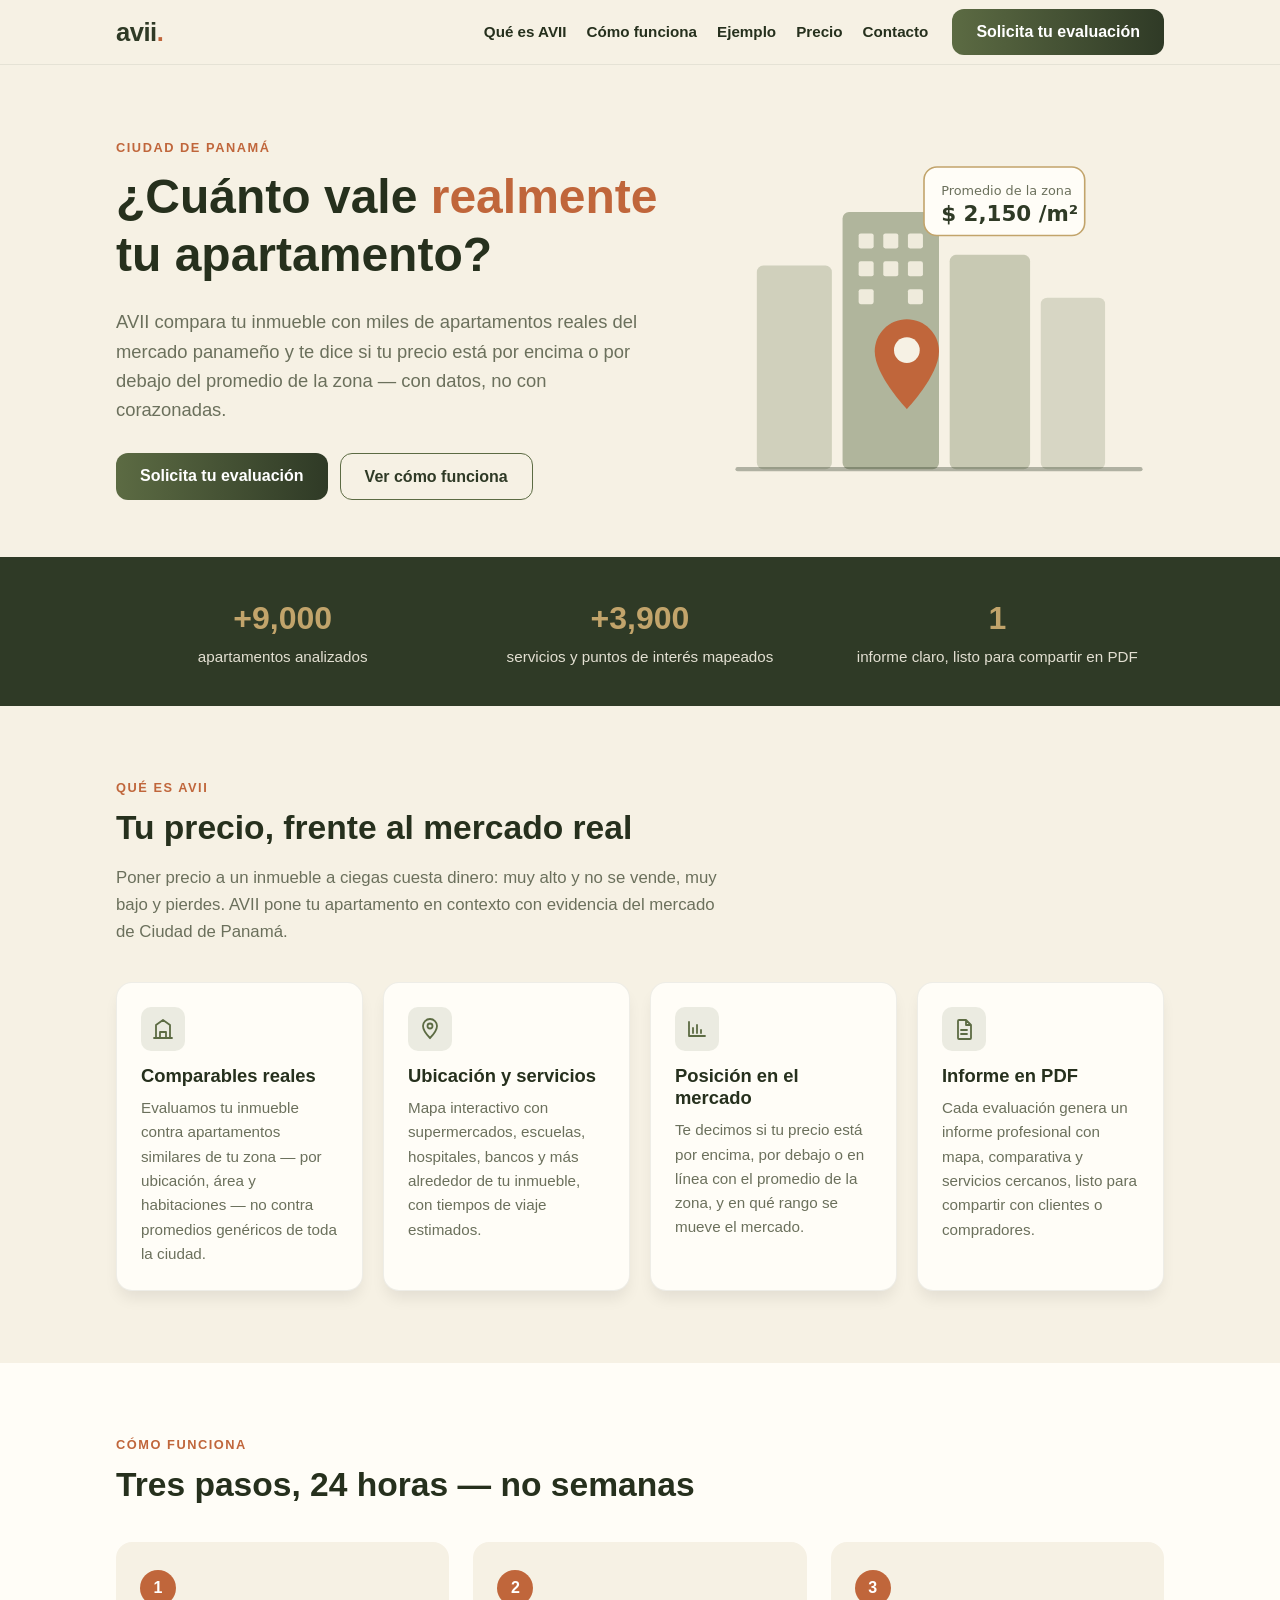
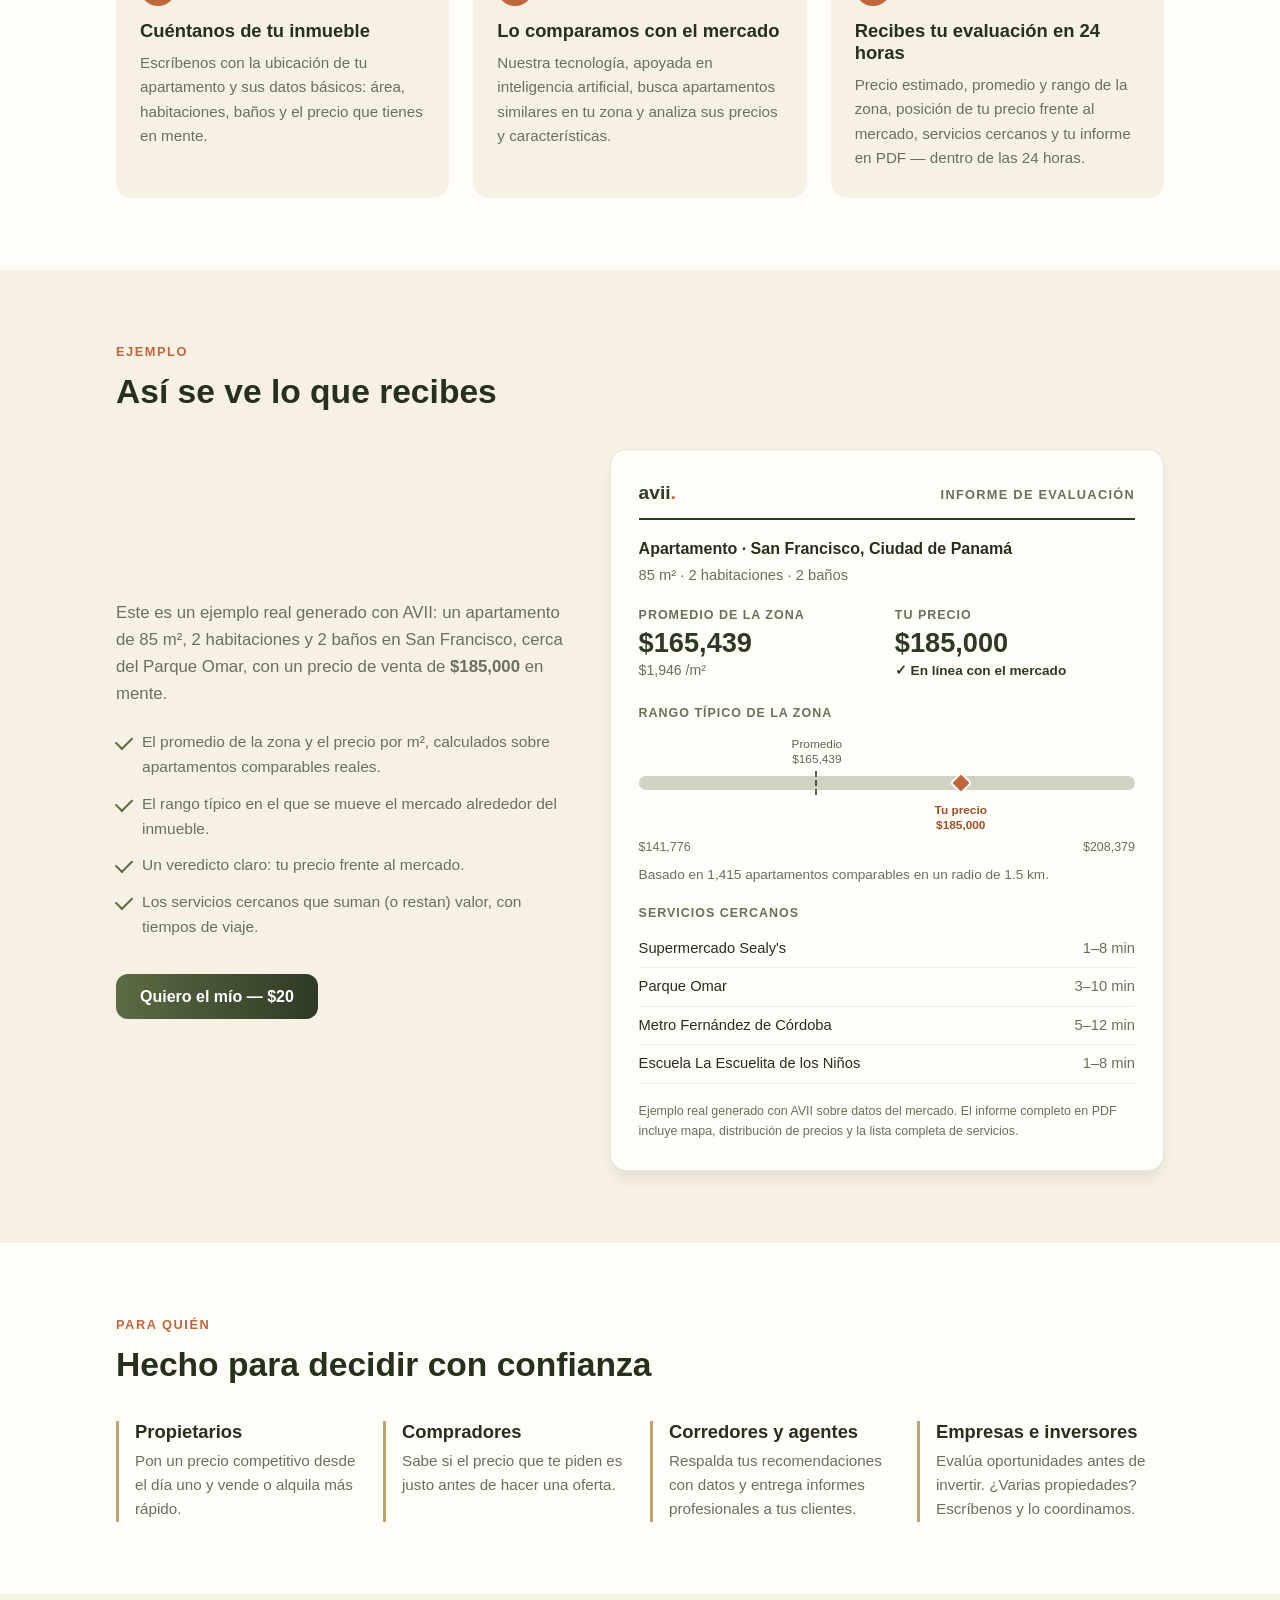
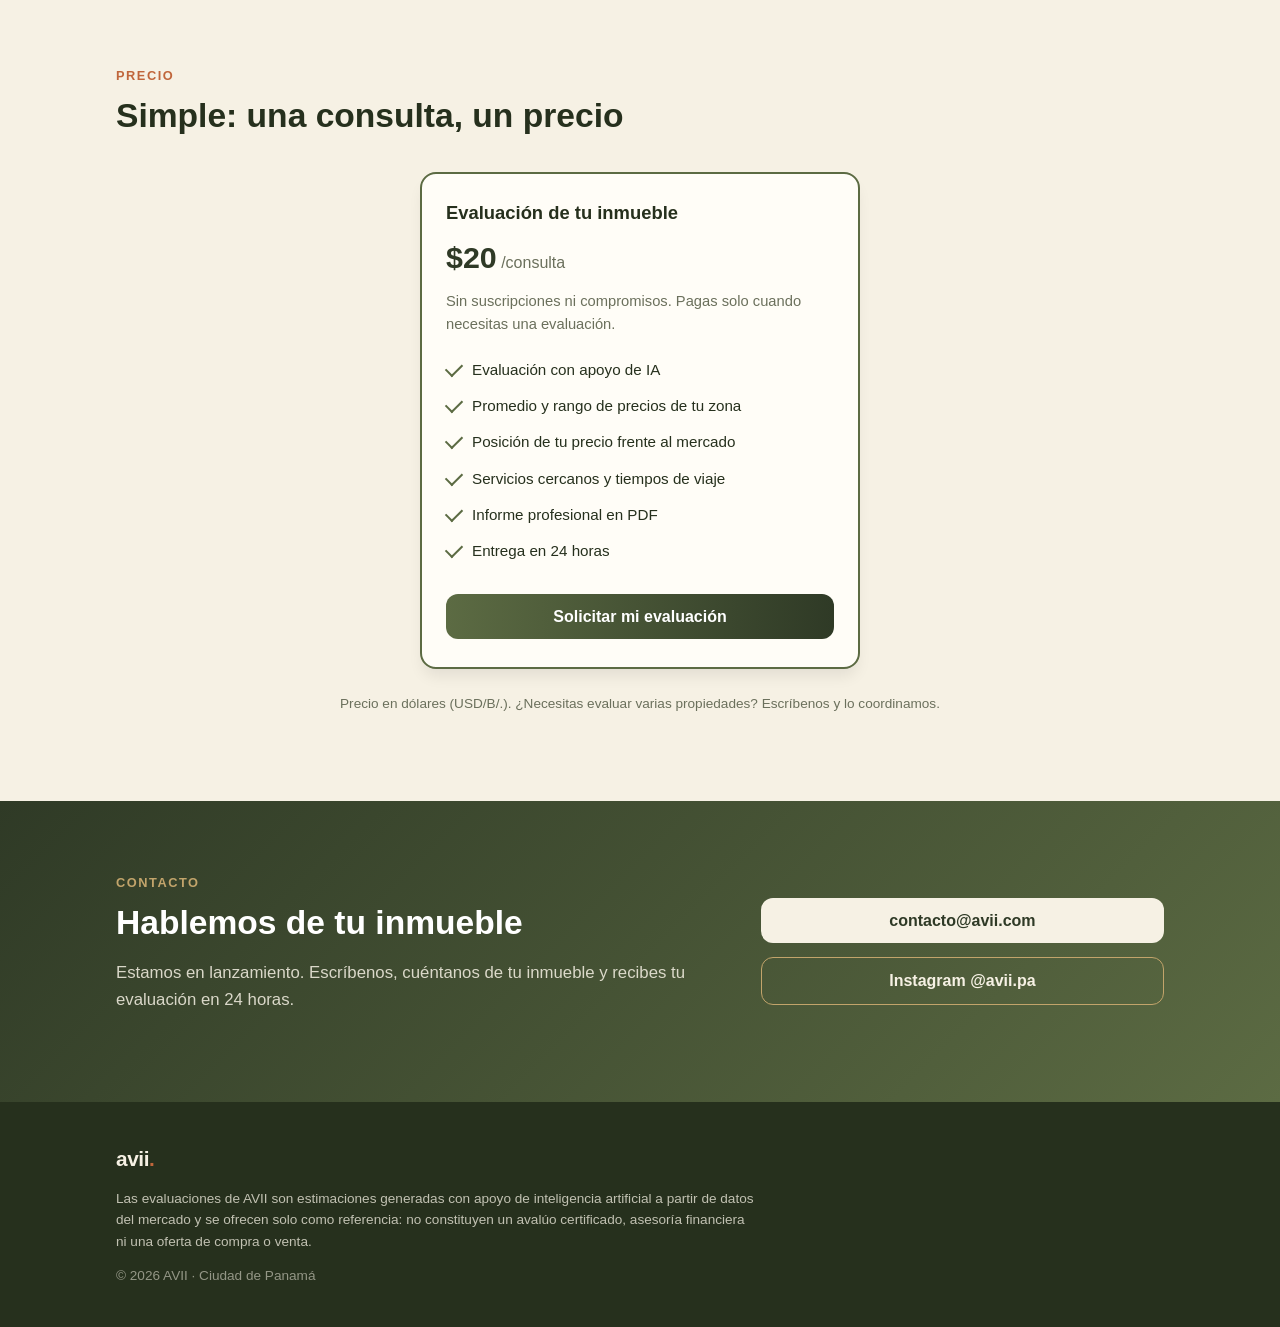
==== commit 34b2d0d4: "Promesa de entrega: evaluación en 24 horas Se añade en el paso 3 de "Cómo funciona" (y su titular, q" ====
--- a/index.html
+++ b/index.html
@@ -145,7 +145,7 @@
     <section class="section section-alt" id="como-funciona">
       <div class="container">
         <p class="eyebrow">Cómo funciona</p>
-        <h2>Tres pasos, minutos — no semanas</h2>
+        <h2>Tres pasos, 24 horas — no semanas</h2>
         <ol class="steps">
           <li class="step">
             <span class="step-number">1</span>
@@ -159,8 +159,8 @@
           </li>
           <li class="step">
             <span class="step-number">3</span>
-            <h3>Recibes tu evaluación</h3>
-            <p>Precio estimado, promedio y rango de la zona, posición de tu precio frente al mercado, servicios cercanos y tu informe en PDF.</p>
+            <h3>Recibes tu evaluación en 24 horas</h3>
+            <p>Precio estimado, promedio y rango de la zona, posición de tu precio frente al mercado, servicios cercanos y tu informe en PDF — dentro de las 24 horas.</p>
           </li>
         </ol>
       </div>
@@ -291,6 +291,7 @@
               <li>Posición de tu precio frente al mercado</li>
               <li>Servicios cercanos y tiempos de viaje</li>
               <li>Informe profesional en PDF</li>
+              <li>Entrega en 24 horas</li>
             </ul>
             <a href="#contacto" class="btn btn-primary btn-block">Solicitar mi evaluación</a>
           </article>
@@ -306,8 +307,8 @@
           <p class="eyebrow eyebrow-light">Contacto</p>
           <h2>Hablemos de tu inmueble</h2>
           <p class="section-lead contact-lead">
-            Estamos en lanzamiento. Escríbenos y te contactamos para tu primera
-            evaluación o para una demostración del servicio.
+            Estamos en lanzamiento. Escríbenos, cuéntanos de tu inmueble y
+            recibes tu evaluación en 24 horas.
           </p>
         </div>
         <div class="contact-actions">
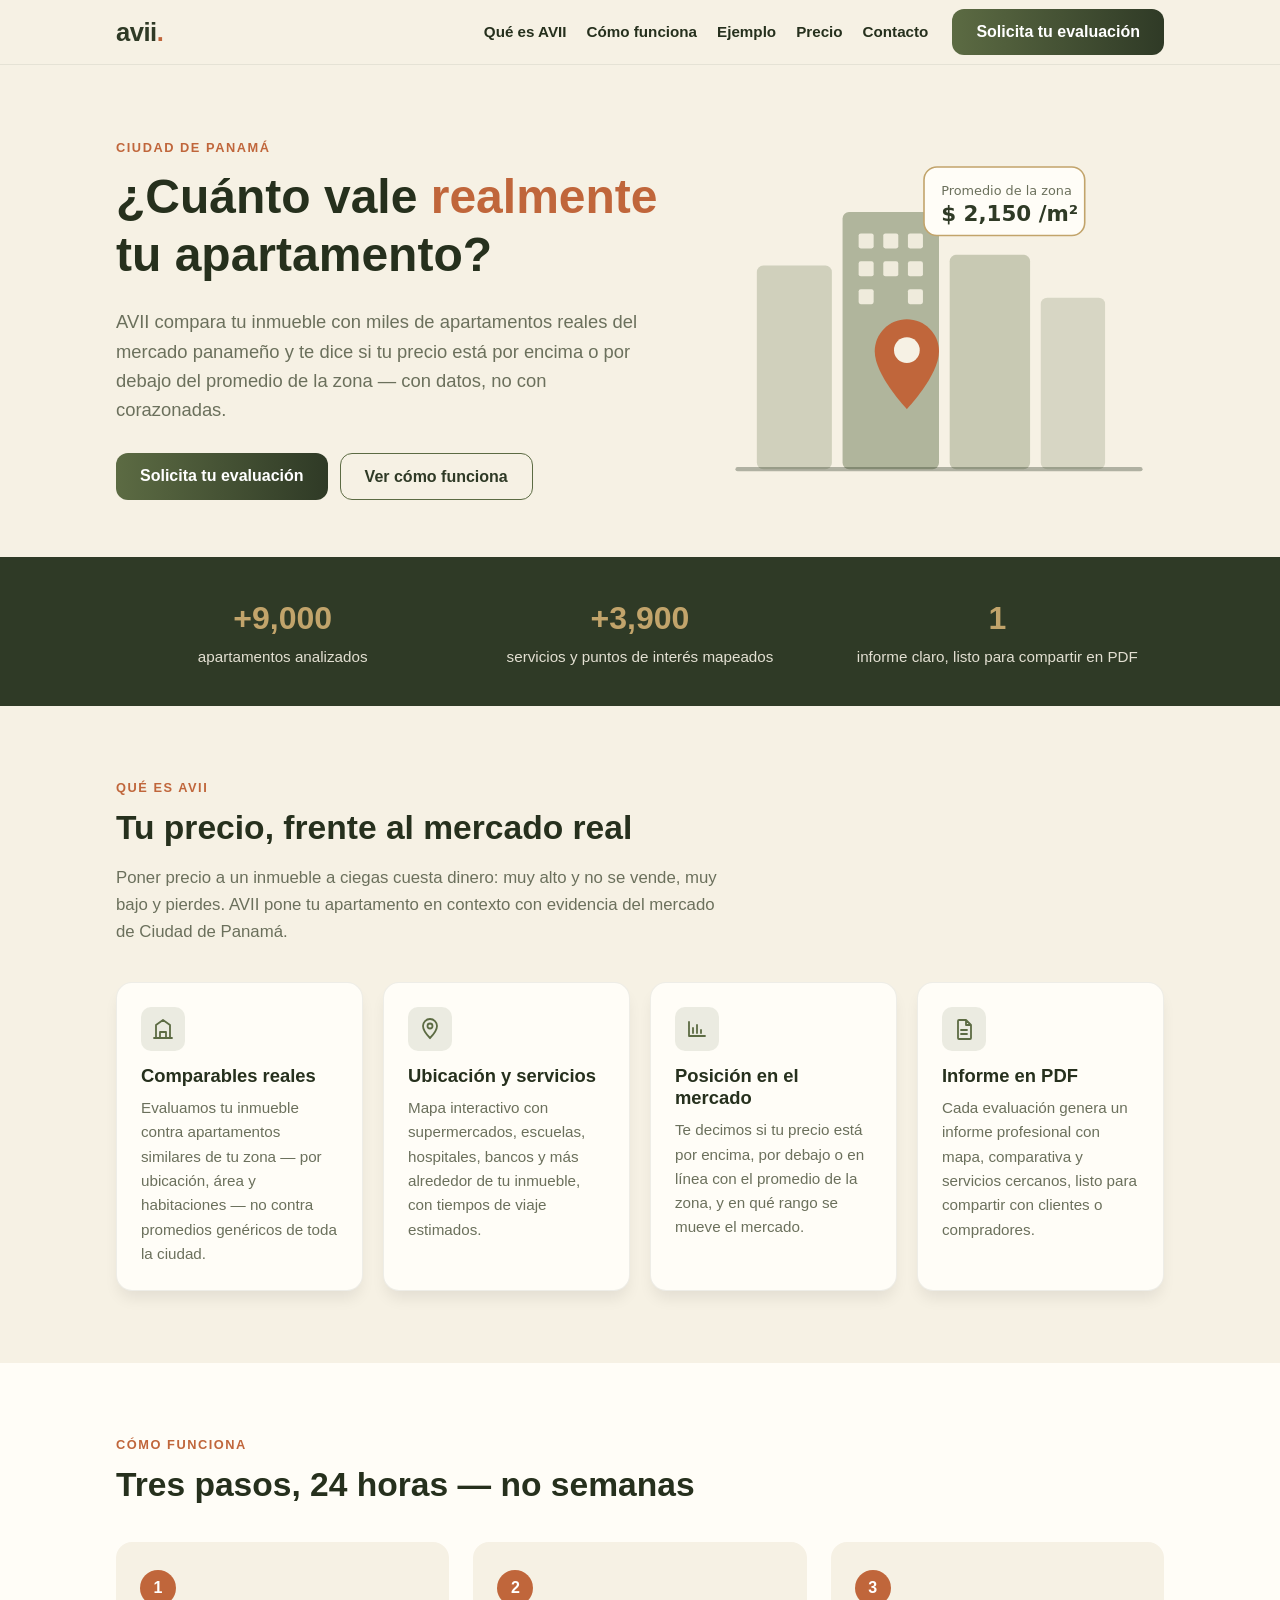
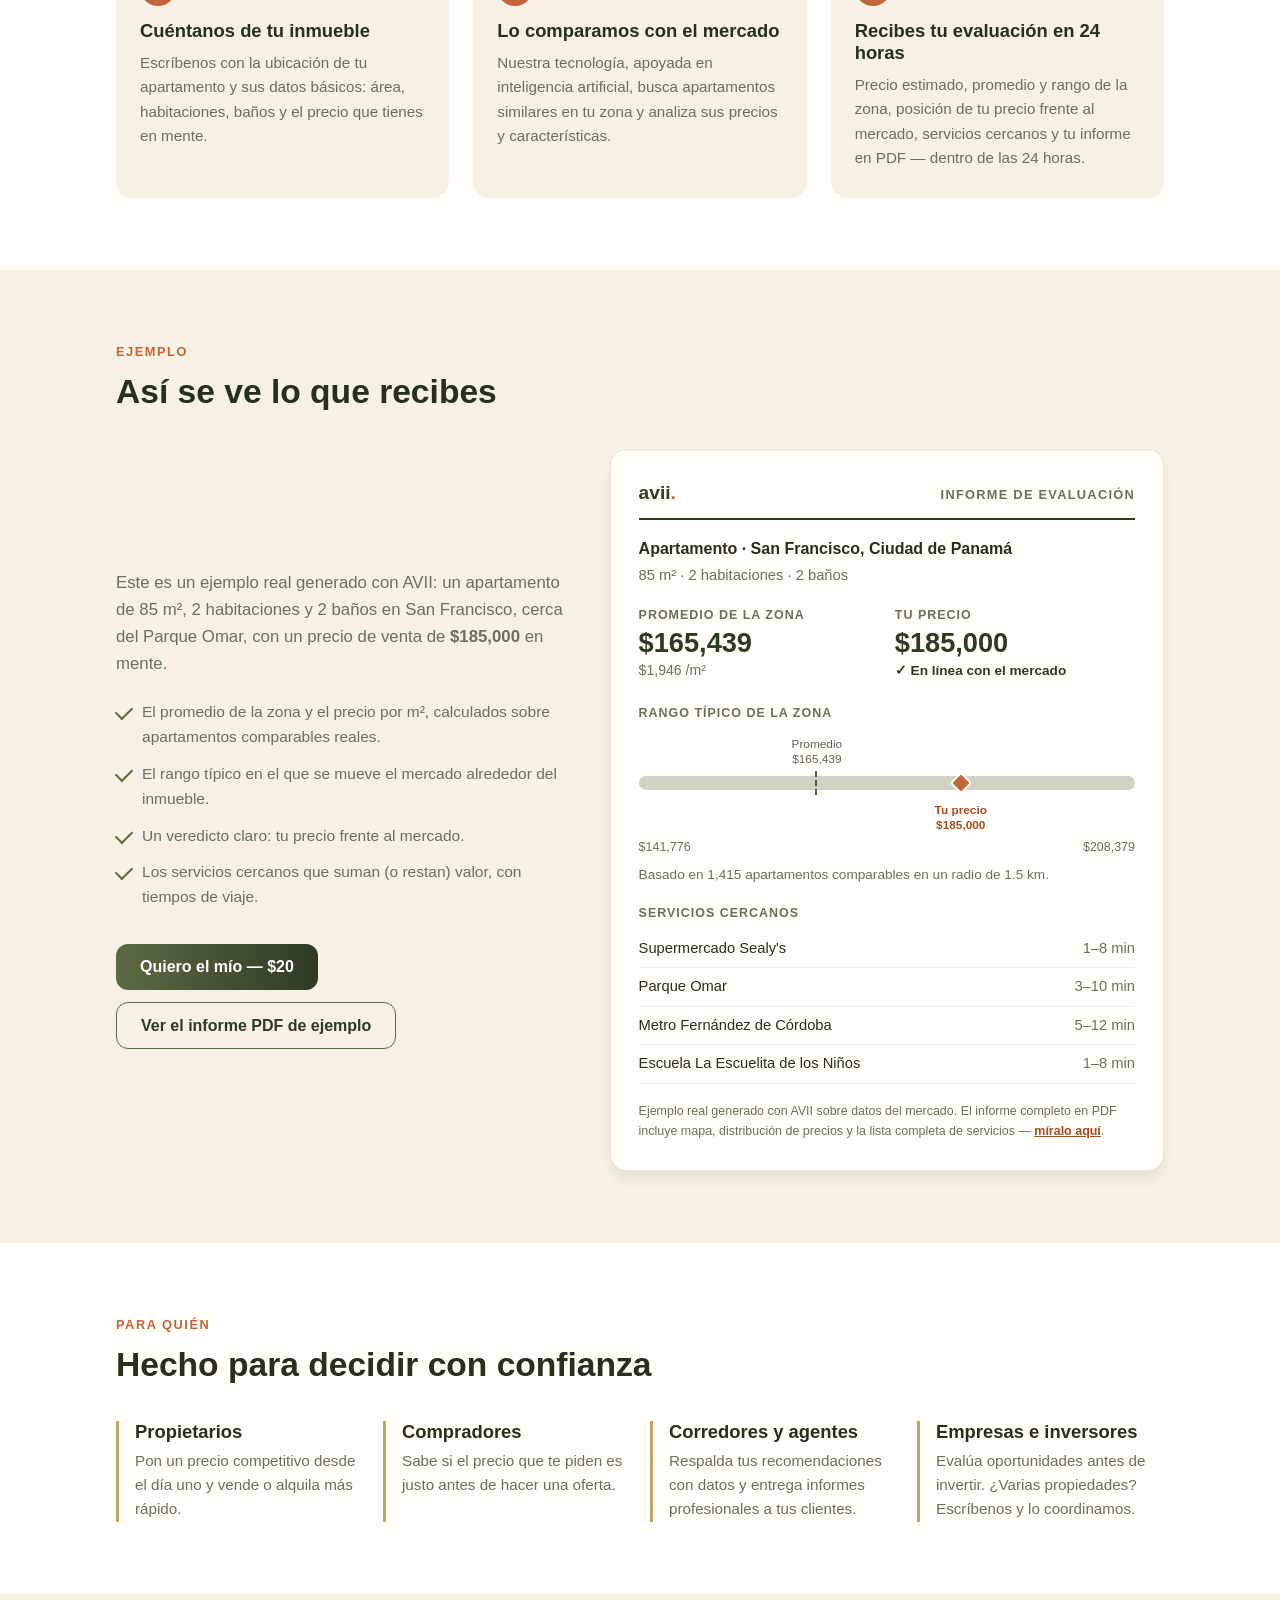
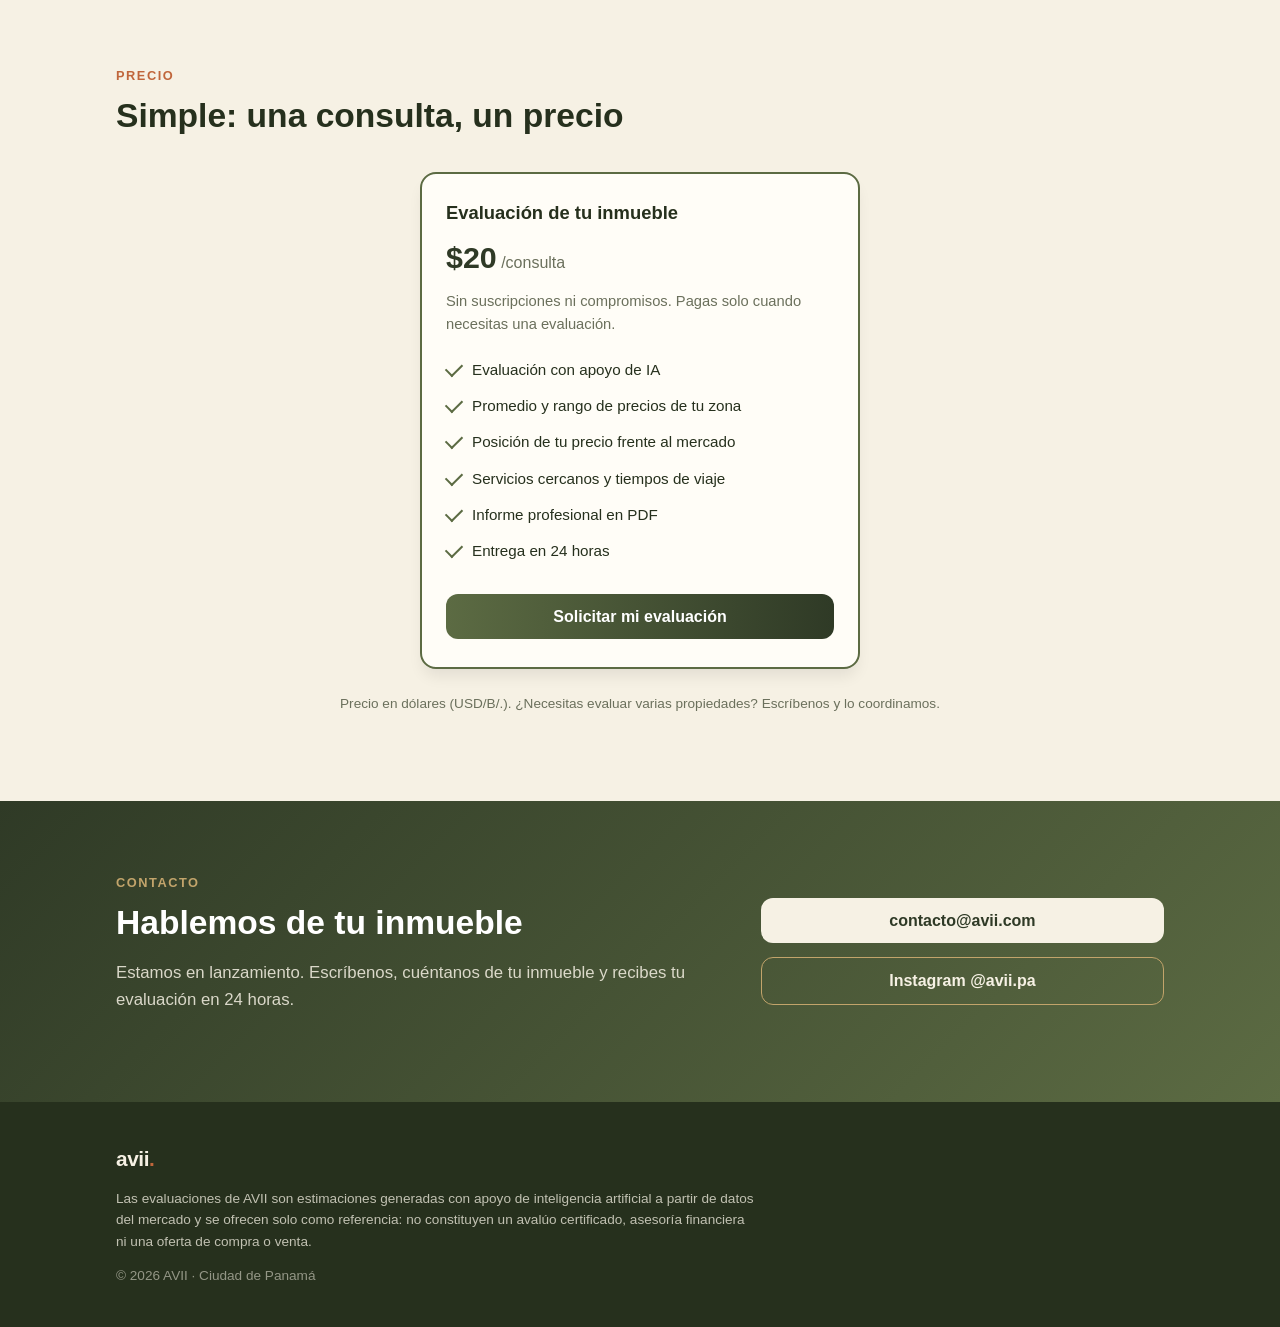
==== commit ef3cffd0: "Informe PDF de ejemplo descargable (nueva pestaña) PDF real generado con pdf/build_informe.mjs — por" ====
--- a/index.html
+++ b/index.html
@@ -184,7 +184,10 @@
               <li>Un veredicto claro: tu precio frente al mercado.</li>
               <li>Los servicios cercanos que suman (o restan) valor, con tiempos de viaje.</li>
             </ul>
-            <a href="#contacto" class="btn btn-primary">Quiero el mío — $20</a>
+            <div class="sample-actions">
+              <a href="#contacto" class="btn btn-primary">Quiero el mío — $20</a>
+              <a href="assets/informe-ejemplo-avii.pdf" target="_blank" rel="noopener" class="btn btn-ghost">Ver el informe PDF de ejemplo</a>
+            </div>
           </div>
 
           <article class="report-card" aria-label="Ejemplo de informe de evaluación">
@@ -242,7 +245,8 @@
 
             <p class="report-note">
               Ejemplo real generado con AVII sobre datos del mercado. El informe completo
-              en PDF incluye mapa, distribución de precios y la lista completa de servicios.
+              en PDF incluye mapa, distribución de precios y la lista completa de servicios —
+              <a href="assets/informe-ejemplo-avii.pdf" target="_blank" rel="noopener">míralo aquí</a>.
             </p>
           </article>
         </div>
--- a/styles.css
+++ b/styles.css
@@ -294,6 +294,11 @@
   border-bottom: 2.5px solid var(--oliva);
   transform: rotate(-45deg);
 }
+.sample-actions {
+  display: flex;
+  flex-wrap: wrap;
+  gap: 12px;
+}
 
 .report-card {
   background: var(--crema-papel);
@@ -461,6 +466,10 @@
   font-size: 0.78rem;
   color: var(--gris-verdoso);
   margin: 0;
+}
+.report-note a {
+  color: var(--terracota-oscuro);
+  font-weight: 600;
 }
 
 /* ── Para quién ── */
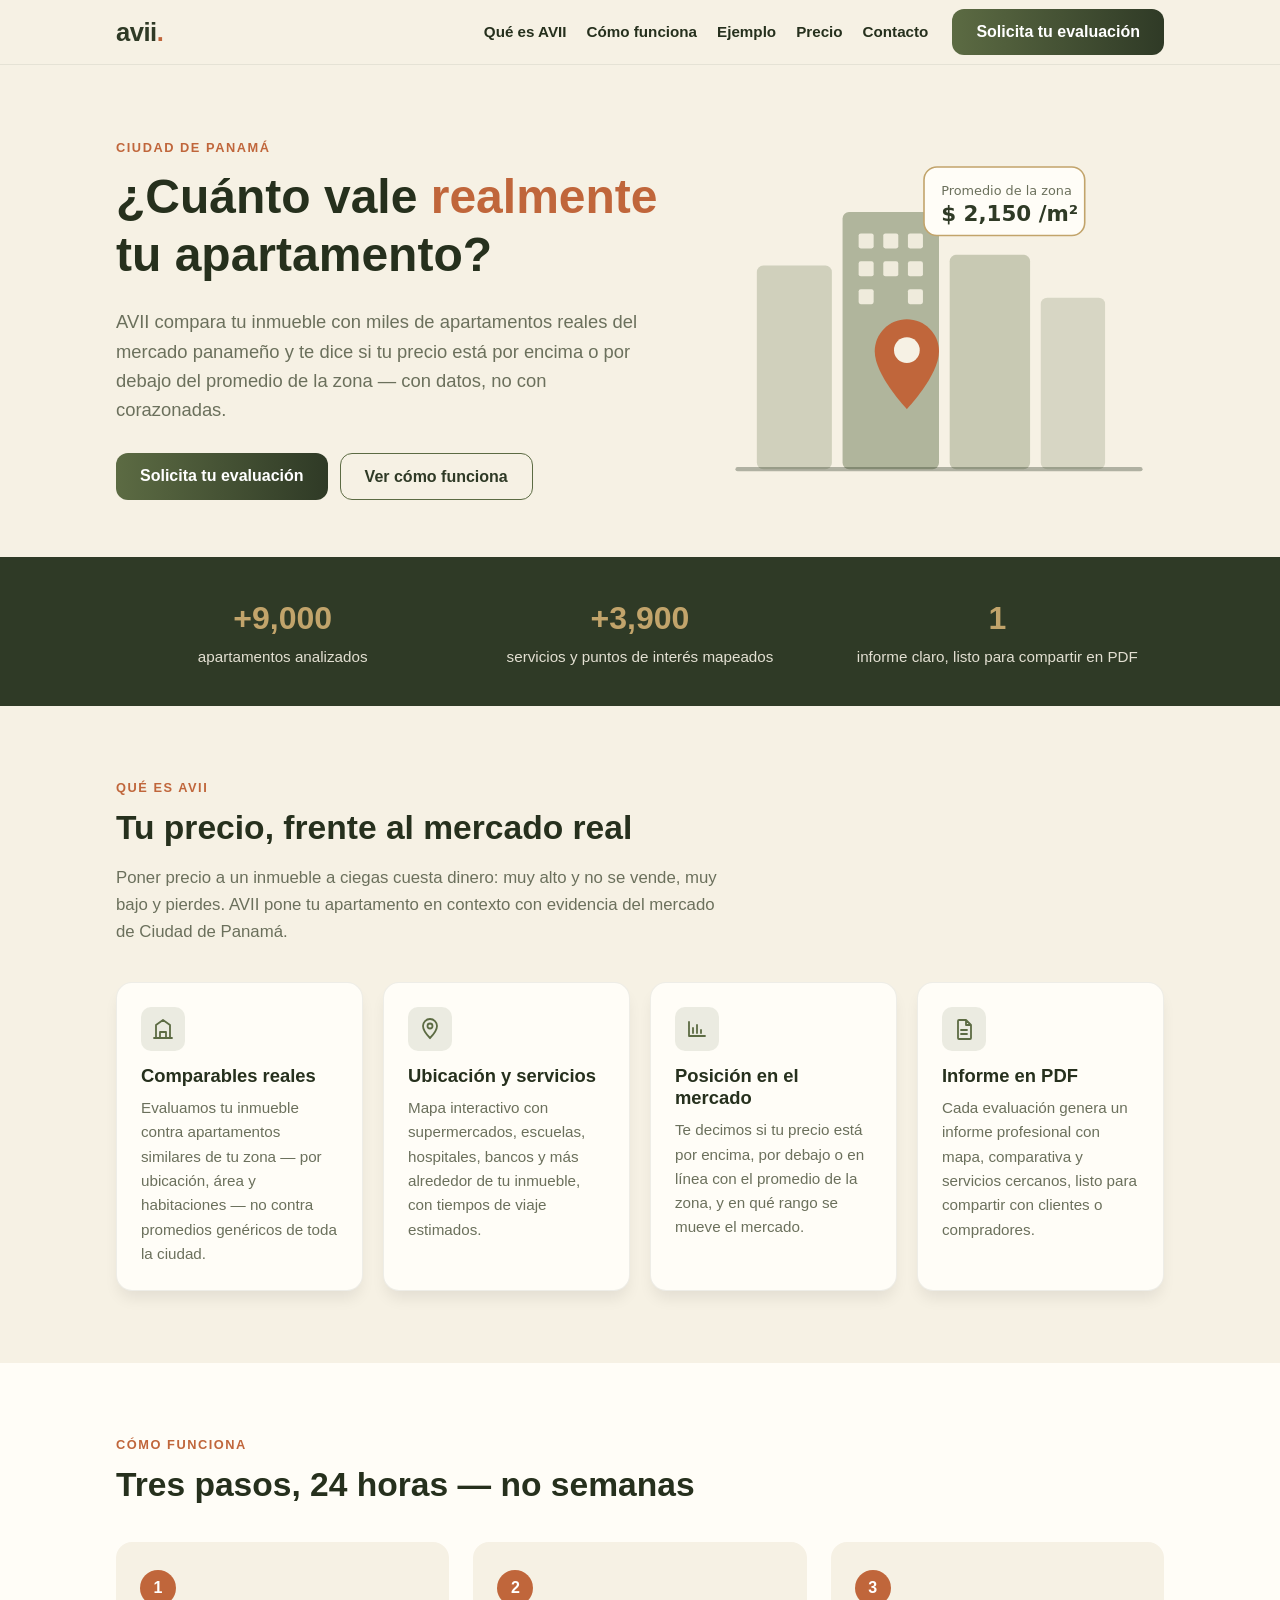
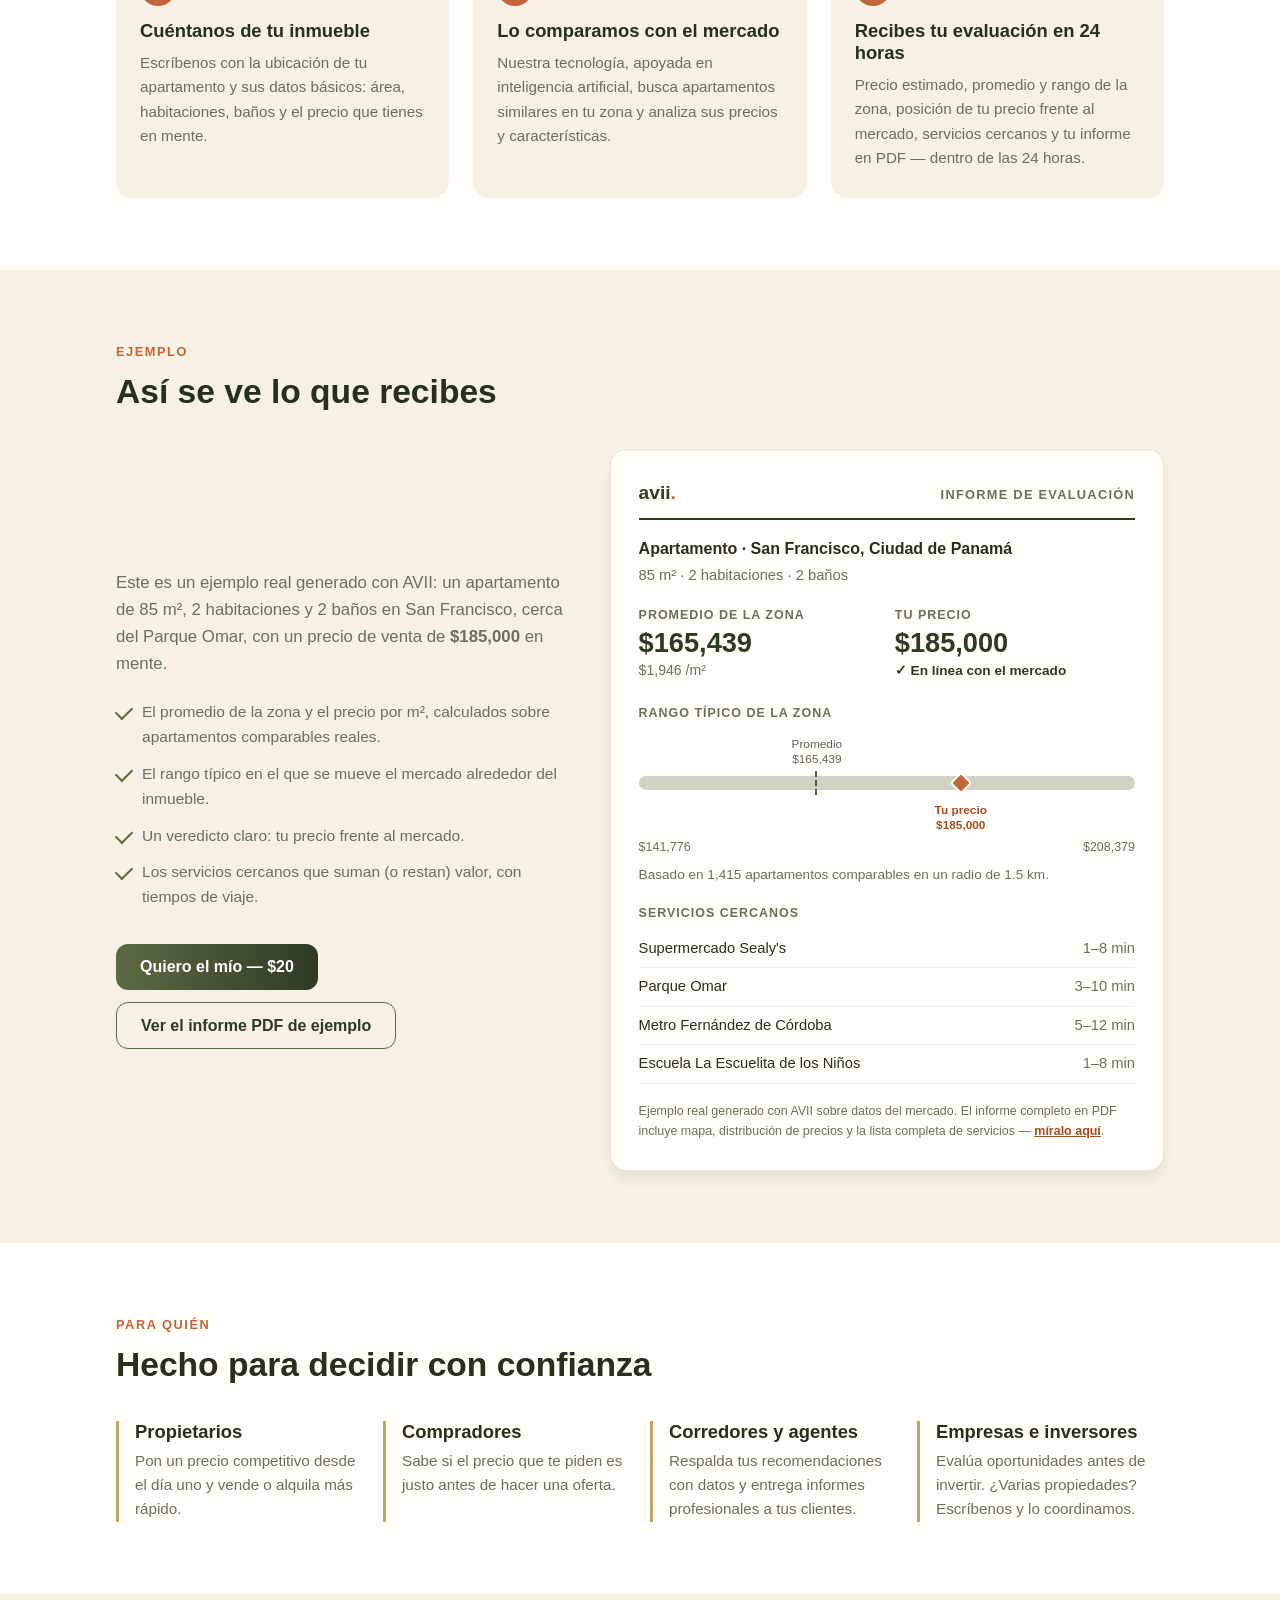
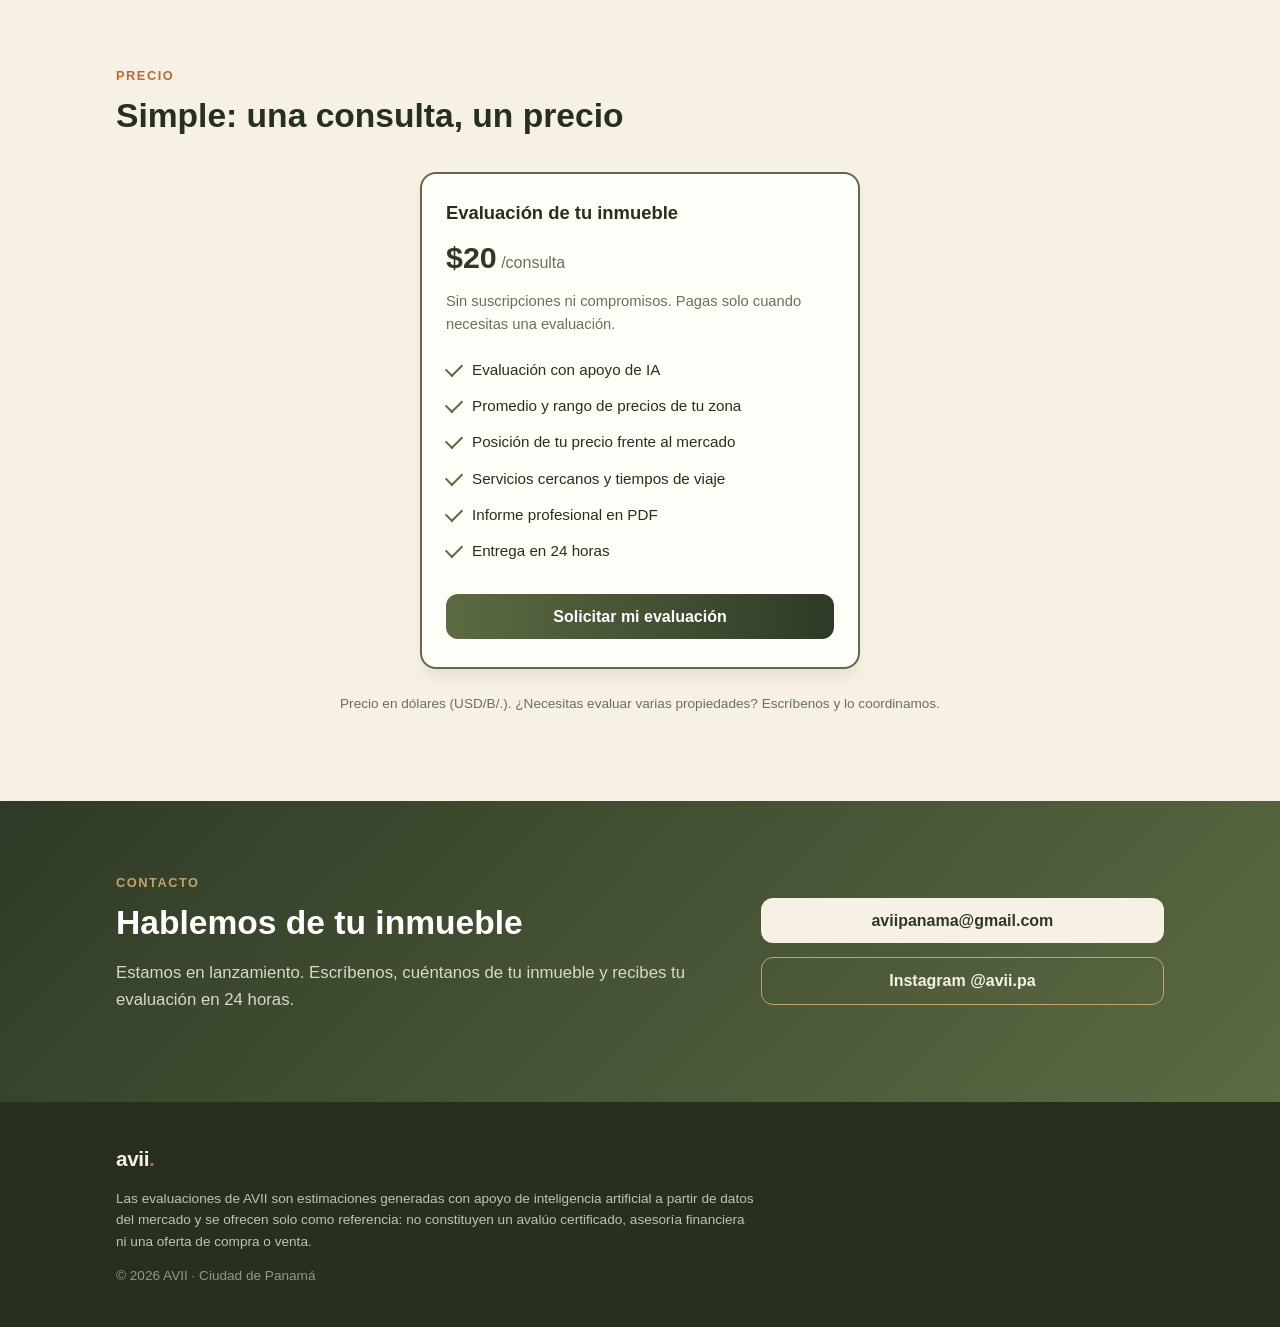
==== commit d6eb2ae6: "Correo de contacto real: aviipanama@gmail.com Reemplaza el placeholder contacto@avii.com (botón y ma" ====
--- a/index.html
+++ b/index.html
@@ -316,8 +316,8 @@
           </p>
         </div>
         <div class="contact-actions">
-          <a class="btn btn-light" href="mailto:contacto@avii.com?subject=Quiero%20una%20evaluaci%C3%B3n%20con%20AVII">
-            contacto@avii.com
+          <a class="btn btn-light" href="mailto:aviipanama@gmail.com?subject=Quiero%20una%20evaluaci%C3%B3n%20con%20AVII">
+            aviipanama@gmail.com
           </a>
           <a class="btn btn-ghost-light" href="https://www.instagram.com/avii.pa" target="_blank" rel="noopener">
             Instagram @avii.pa
